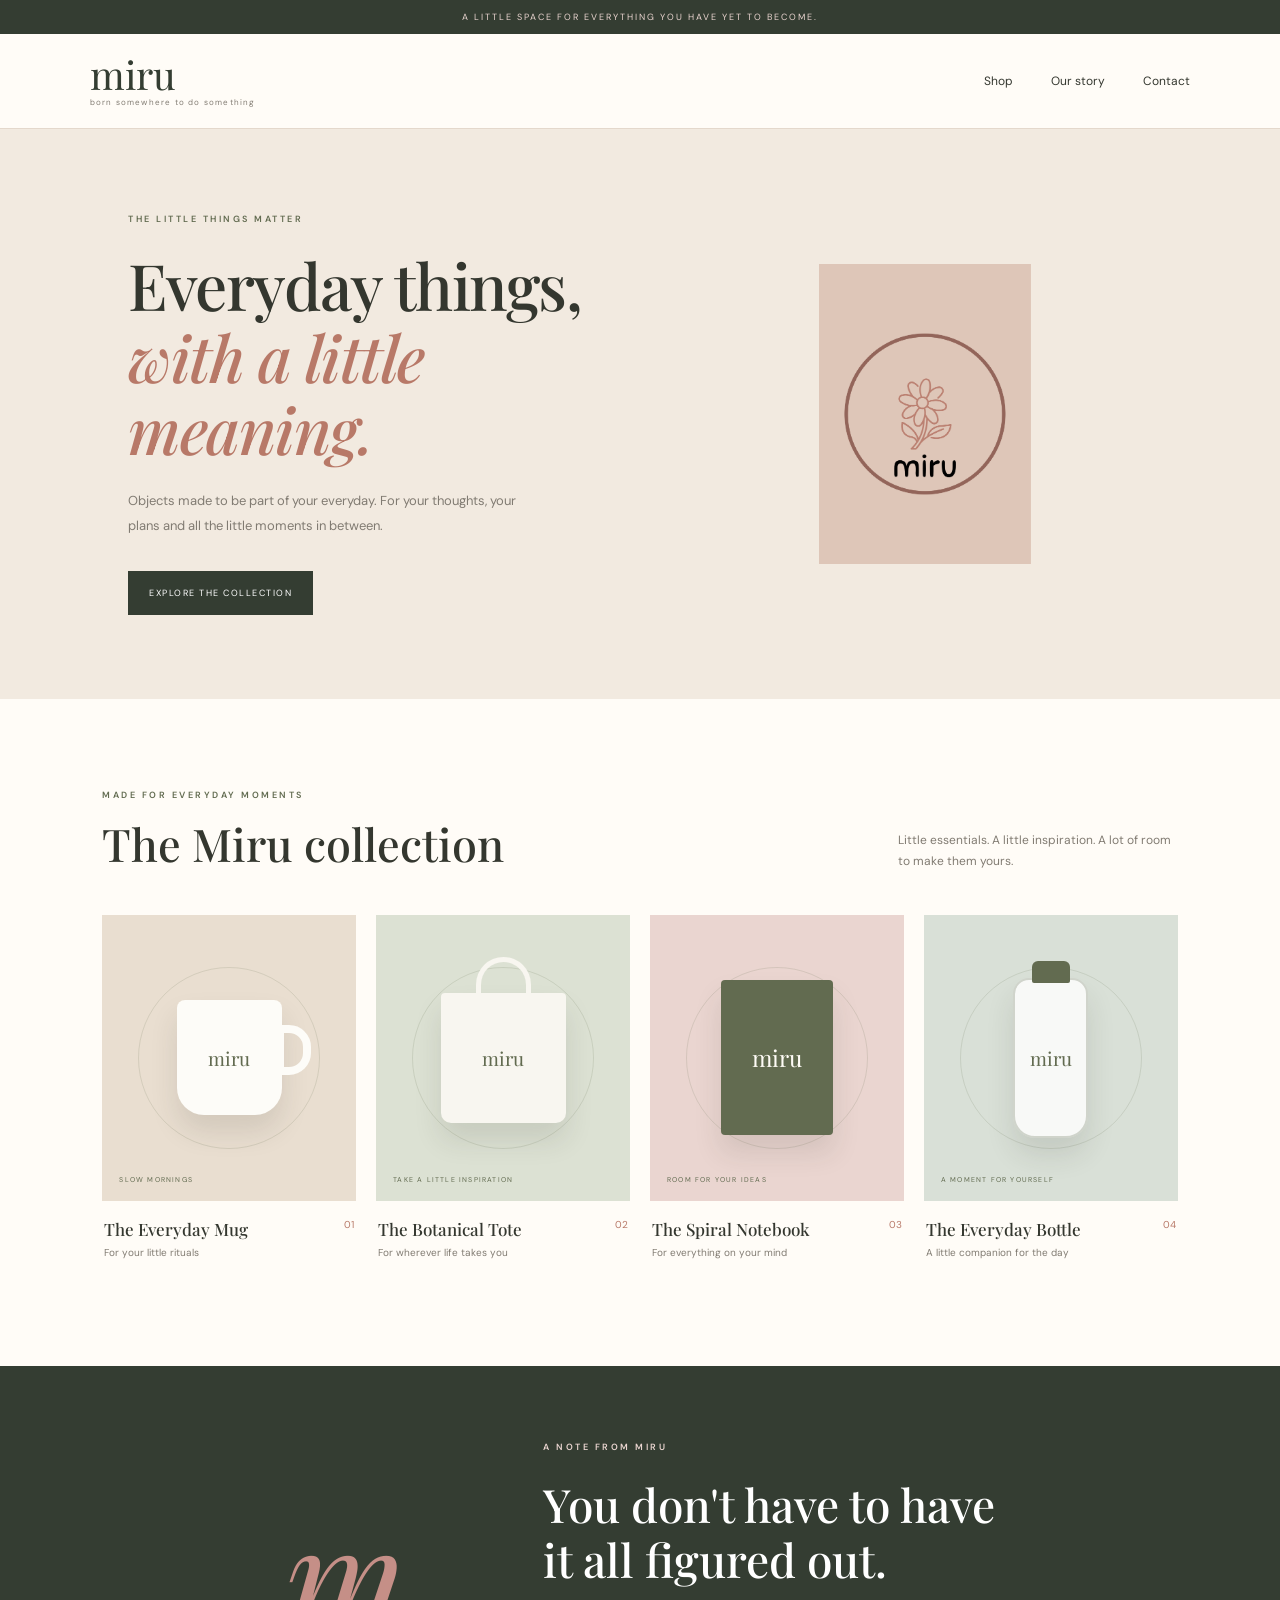
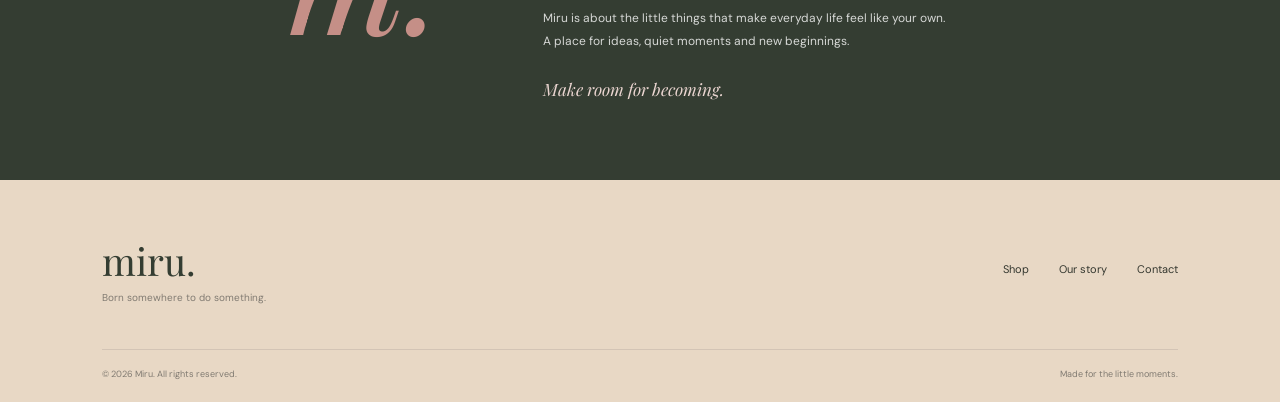
==== index.html @ d5c14b37 "Aggiorna i link della pagina Shop per puntare a shop.html e modifica il commento del foglio di stile" ====
<!DOCTYPE html>
<html lang="en">
<head>
    <meta charset="UTF-8">
    <meta name="viewport" content="width=device-width, initial-scale=1.0">

    <title>Miru — Born Somewhere to Do Something</title>
    <meta name="description" content="Discover Miru: thoughtful everyday objects, inspired by little moments and big ideas.">

    <link rel="preconnect" href="https://fonts.googleapis.com">
    <link rel="preconnect" href="https://fonts.gstatic.com" crossorigin>
    <link href="https://fonts.googleapis.com/css2?family=DM+Sans:wght@400;500;600;700&family=Playfair+Display:ital,wght@0,500;0,600;1,500&display=swap" rel="stylesheet">

    <link rel="stylesheet" href="style.css">
    <script src="script.js" defer></script>
</head>

<body>

    <div class="announcement">
        A LITTLE SPACE FOR EVERYTHING YOU HAVE YET TO BECOME.
    </div>

    <header class="site-header">
        <a href="#" class="brand">
            <span class="brand-name">miru</span>
            <span class="brand-tagline">born somewhere to do something</span>
        </a>

        <button class="menu-toggle" id="menu-toggle"
                aria-label="Open menu"
                aria-expanded="false"
                aria-controls="main-nav">
            <span></span>
            <span></span>
        </button>

        <nav class="main-nav" id="main-nav">
            <a href="shop.html">Shop</a>
            <a href="#about">Our story</a>
            <a href="#contact">Contact</a>
        </nav>
    </header>

    <main>

        <!-- HERO SECTION -->

        <section class="hero">
            <div class="hero-content">
                <p class="eyebrow">THE LITTLE THINGS MATTER</p>

                <h1>
                    Everyday things,<br>
                    <em>with a little meaning.</em>
                </h1>

                <p class="hero-description">
                    Objects made to be part of your everyday.
                    For your thoughts, your plans and all the little
                    moments in between.
                </p>

                <a href="shop.html" class="button button-dark">
                    EXPLORE THE COLLECTION
                </a>
            </div>
            <div class="hero-image"> 
            <img src="images/page.png" alt="Miru">
            </div>
        </section>
        <!-- COLLECTION -->

        <section class="collection section-padding" id="collection">
            <div class="section-heading">
                <div>
                    <p class="eyebrow">MADE FOR EVERYDAY MOMENTS</p>
                    <h2>The Miru collection</h2>
                </div>

                <p class="section-description">
                    Little essentials. A little inspiration.
                    A lot of room to make them yours.
                </p>
            </div>

            <div class="product-grid">

                <article class="product-card">
                    <div class="product-art art-mug">
                        <span class="product-object mug-object">
                            <span class="mug-handle"></span>
                            <span class="object-logo">miru</span>
                        </span>
                        <span class="art-caption">SLOW MORNINGS</span>
                    </div>

                    <div class="product-info">
                        <div>
                            <h3>The Everyday Mug</h3>
                            <p>For your little rituals</p>
                        </div>
                        <span class="product-number">01</span>
                    </div>
                </article>

                <article class="product-card">
                    <div class="product-art art-tote">
                        <span class="product-object tote-object">
                            <span class="tote-handle"></span>
                            <span class="object-logo">miru</span>
                        </span>
                        <span class="art-caption">TAKE A LITTLE INSPIRATION</span>
                    </div>

                    <div class="product-info">
                        <div>
                            <h3>The Botanical Tote</h3>
                            <p>For wherever life takes you</p>
                        </div>
                        <span class="product-number">02</span>
                    </div>
                </article>

                <article class="product-card">
                    <div class="product-art art-notebook">
                        <span class="product-object notebook-object">
                            <span class="object-logo">miru</span>
                        </span>
                        <span class="art-caption">ROOM FOR YOUR IDEAS</span>
                    </div>

                    <div class="product-info">
                        <div>
                            <h3>The Spiral Notebook</h3>
                            <p>For everything on your mind</p>
                        </div>
                        <span class="product-number">03</span>
                    </div>
                </article>

                <article class="product-card">
                    <div class="product-art art-bottle">
                        <span class="product-object bottle-object">
                            <span class="bottle-cap"></span>
                            <span class="object-logo">miru</span>
                        </span>
                        <span class="art-caption">A MOMENT FOR YOURSELF</span>
                    </div>

                    <div class="product-info">
                        <div>
                            <h3>The Everyday Bottle</h3>
                            <p>A little companion for the day</p>
                        </div>
                        <span class="product-number">04</span>
                    </div>
                </article>

            </div>
        </section>

        <!-- BRAND STORY -->

        <section class="about-section" id="about">
            <div class="about-mark">m.</div>

            <div class="about-content">
                <p class="eyebrow">A NOTE FROM MIRU</p>

                <h2>
                    You don't have to have<br>
                    it all figured out.
                </h2>

                <p>
                    Miru is about the little things that make
                    everyday life feel like your own.
                    A place for ideas, quiet moments and new beginnings.
                </p>

                <p class="about-signature">Make room for becoming.</p>
            </div>
        </section>

        <!-- FOOTER -->

        <footer class="site-footer" id="contact">
            <div class="footer-top">
                <div>
                    <a href="#" class="footer-logo">miru.</a>
                    <p>Born somewhere to do something.</p>
                </div>

                <div class="footer-links">
                    <a href="shop.html">Shop</a>
                    <a href="#about">Our story</a>
                    <a href="mailto:hello@miru.com">Contact</a>
                </div>
            </div>

            <div class="footer-bottom">
                <span>© 2026 Miru. All rights reserved.</span>
                <span>Made for the little moments.</span>
            </div>
        </footer>

    </main>

</body>
</html>
---- style.css ----
/* =========================================
   MIRU — MAIN STYLESHEET
   Editorial / Botanical / Minimal
========================================= */

/* COLORS */

:root {
    --cream: #F2EAE0;
    --white: #FFFCF7;
    --olive: #626B50;
    --dark-olive: #343D32;
    --pink: #C58F87;
    --dusty-pink: #EAD5D0;
    --text: #34372F;
    --muted: #817B72;
    --line: #E4D8CC;

    --sage: #DCE1D3;
    --sand: #E8D8C5;
    --terracotta: #B87968;
    --pale-yellow: #EEE6CC;
}

/* RESET */

* {
    margin: 0;
    padding: 0;
    box-sizing: border-box;
}

html {
    scroll-behavior: smooth;
}

body {
    background: var(--cream);
    color: var(--text);
    font-family: "DM Sans", sans-serif;
}

a {
    color: inherit;
    text-decoration: none;
}

button {
    font: inherit;
}

/* ANNOUNCEMENT */

.announcement {
    background: var(--dark-olive);
    color: var(--dusty-pink);
    text-align: center;
    padding: 11px 15px;
    font-size: 9px;
    letter-spacing: 2px;
}

/* HEADER */

.site-header {
    min-height: 95px;
    padding: 20px 7%;
    display: flex;
    align-items: center;
    justify-content: space-between;
    background: var(--white);
    border-bottom: 1px solid var(--line);
    position: relative;
    z-index: 10;
}

.brand {
    display: flex;
    flex-direction: column;
    gap: 3px;
}

.brand-name {
    font-family: "Playfair Display", serif;
    font-size: 39px;
    line-height: 1;
    color: var(--dark-olive);
}

.brand-tagline {
    font-size: 8px;
    letter-spacing: 1.2px;
    color: var(--muted);
}

.main-nav {
    display: flex;
    align-items: center;
    gap: 38px;
}

.main-nav a {
    font-size: 12px;
    color: var(--text);
    transition: color 0.2s;
}

.main-nav a:hover {
    color: var(--terracotta);
}

.menu-toggle {
    display: none;
    background: none;
    border: 0;
    cursor: pointer;
}

/* HERO */

.hero {
    min-height: 570px;
    padding: 75px 10%;
    display: grid;
    grid-template-columns: 1fr 0.9fr;
    align-items: center;
    gap: 65px;
    background: var(--cream);
}

.hero-content {
    max-width: 520px;
}

.eyebrow {
    color: var(--olive);
    font-size: 9px;
    font-weight: 600;
    letter-spacing: 2.5px;
    margin-bottom: 24px;
}

.hero h1 {
    font-family: "Playfair Display", serif;
    font-size: clamp(42px, 5vw, 67px);
    line-height: 1.12;
    font-weight: 500;
    letter-spacing: -1.5px;
}

.hero h1 em {
    color: var(--terracotta);
    font-weight: 500;
}

.hero-description {
    max-width: 390px;
    margin-top: 25px;
    color: var(--muted);
    font-size: 13px;
    line-height: 1.9;
}

.button {
    display: inline-flex;
    align-items: center;
    gap: 25px;
    margin-top: 32px;
    padding: 16px 21px;
    font-size: 9px;
    letter-spacing: 1.5px;
    transition: 0.25s;
}

.button-dark {
    background: var(--dark-olive);
    color: white;
}

.button-dark:hover {
    background: var(--terracotta);
    transform: translateY(-2px);
}

.button span {
    font-size: 15px;
}

/* HERO IMAGE */

.hero-image {
    width: 100%;
    max-width: 400px;
    margin: 0 auto;
    overflow: hidden;
}

.hero-image img {
    display: block;
    width: 100%;
    height: 300px;
    object-fit: contain;
}

/* HERO ART */

.art-label,
.art-bottom {
    position: absolute;
    font-size: 8px;
    letter-spacing: 2px;
    color: var(--olive);
    z-index: 2;
}

.art-label {
    top: 24px;
    left: 25px;
}

.art-bottom {
    bottom: 23px;
    right: 22px;
}

.hero-plaque {
    position: absolute;
    bottom: 76px;
    left: 50%;
    transform: translateX(-50%);
    background: var(--pale-yellow);
    padding: 10px 24px;
    text-align: center;
    z-index: 3;
    min-width: 160px;
}

.hero-plaque span {
    display: block;
    color: var(--dark-olive);
    font-family: "Playfair Display", serif;
    font-size: 25px;
}

.hero-plaque small {
    display: block;
    margin-top: 2px;
    font-size: 6px;
    letter-spacing: 0.7px;
    color: var(--muted);
}

/* COLLECTION */

.section-padding {
    padding: 90px 8%;
}

.collection {
    background: var(--white);
}

.section-heading {
    display: flex;
    justify-content: space-between;
    align-items: end;
    gap: 30px;
    margin-bottom: 42px;
}

.section-heading .eyebrow {
    margin-bottom: 12px;
}

.section-heading h2,
.about-content h2 {
    font-family: "Playfair Display", serif;
    font-size: clamp(32px, 4vw, 45px);
    font-weight: 500;
}

.section-description {
    max-width: 280px;
    color: var(--muted);
    font-size: 12px;
    line-height: 1.8;
}

/* PRODUCT GRID */

.product-grid {
    display: grid;
    grid-template-columns: repeat(4, 1fr);
    gap: 20px;
}

.product-card {
    min-width: 0;
}

.product-art {
    min-height: 270px;
    aspect-ratio: 4 / 4.5;
    position: relative;
    display: flex;
    align-items: center;
    justify-content: center;
    overflow: hidden;
}

.product-art::before {
    content: "";
    width: 180px;
    height: 180px;
    position: absolute;
    border: 1px solid rgba(89, 100, 71, 0.15);
    border-radius: 50%;
}

/* DIFFERENT PRODUCT COLORS */

.art-mug {
    background: #E9DED0;
}

.art-tote {
    background: #DCE1D3;
}

.art-notebook {
    background: #EAD5D0;
}

.art-bottle {
    background: #D9E0D7;
}

.product-object {
    position: relative;
    display: block;
    z-index: 1;
    box-shadow: 0 17px 28px rgba(50, 50, 40, 0.12);
}

.object-logo {
    font-family: "Playfair Display", serif;
    color: var(--olive);
    font-size: 19px;
}

/* MUG */

.mug-object {
    width: 105px;
    height: 115px;
    background: #FDFCF8;
    border-radius: 8px 8px 27px 27px;
    display: flex;
    align-items: center;
    justify-content: center;
}

.mug-handle {
    position: absolute;
    width: 35px;
    height: 50px;
    border: 8px solid #FDFCF8;
    border-radius: 0 22px 22px 0;
    right: -29px;
    top: 25px;
    z-index: -1;
}

/* TOTE */

.tote-object {
    width: 125px;
    height: 130px;
    background: #F8F6F0;
    border-radius: 4px 4px 10px 10px;
    display: flex;
    align-items: center;
    justify-content: center;
}

.tote-handle {
    position: absolute;
    width: 55px;
    height: 42px;
    border: 5px solid #F8F6F0;
    border-bottom: 0;
    border-radius: 30px 30px 0 0;
    top: -36px;
    left: 35px;
}

/* NOTEBOOK */

.notebook-object {
    width: 112px;
    height: 155px;
    background: var(--olive);
    border-radius: 4px;
    display: flex;
    align-items: center;
    justify-content: center;
}

.notebook-object .object-logo {
    color: var(--white);
    font-size: 23px;
}

/* BOTTLE */

.bottle-object {
    width: 75px;
    height: 160px;
    background: rgba(255, 255, 255, 0.8);
    border: 2px solid rgba(89, 100, 71, 0.25);
    border-radius: 16px 16px 22px 22px;
    display: flex;
    align-items: center;
    justify-content: center;
}

.bottle-cap {
    position: absolute;
    width: 38px;
    height: 22px;
    background: var(--olive);
    border-radius: 6px 6px 2px 2px;
    top: -19px;
    left: 17px;
}

.art-caption {
    position: absolute;
    bottom: 17px;
    left: 17px;
    font-size: 7px;
    letter-spacing: 1.2px;
    color: var(--olive);
}

/* PRODUCT INFO */

.product-info {
    display: flex;
    justify-content: space-between;
    align-items: start;
    padding: 17px 2px;
}

.product-info h3 {
    font-family: "Playfair Display", serif;
    font-size: 17px;
    font-weight: 500;
}

.product-info p {
    color: var(--muted);
    font-size: 10px;
    margin-top: 6px;
}

.product-number {
    color: var(--terracotta);
    font-size: 10px;
}

/* ABOUT */

.about-section {
    background: var(--dark-olive);
    color: white;
    min-height: 390px;
    padding: 75px 12%;
    display: flex;
    align-items: center;
    justify-content: center;
    gap: 100px;
}

.about-mark {
    font-family: "Playfair Display", serif;
    font-size: 150px;
    color: var(--pink);
    font-style: italic;
}

.about-content {
    max-width: 460px;
}

.about-content .eyebrow {
    color: var(--dusty-pink);
}

.about-content h2 {
    font-size: clamp(32px, 4vw, 46px);
    line-height: 1.2;
}

.about-content > p:not(.eyebrow) {
    max-width: 410px;
    margin-top: 20px;
    font-size: 12px;
    line-height: 1.9;
    color: rgba(255, 255, 255, 0.8);
}

.about-content .about-signature {
    color: var(--dusty-pink) !important;
    font-family: "Playfair Display", serif;
    font-size: 17px !important;
    font-style: italic;
}

/* FOOTER */

.site-footer {
    padding: 55px 8% 22px;
    background: var(--sand);
}

.footer-top {
    display: flex;
    justify-content: space-between;
    align-items: center;
    padding-bottom: 45px;
}

.footer-logo {
    font-family: "Playfair Display", serif;
    font-size: 38px;
    color: var(--dark-olive);
}

.footer-top p {
    color: var(--muted);
    font-size: 10px;
    margin-top: 5px;
}

.footer-links {
    display: flex;
    gap: 30px;
}

.footer-links a {
    font-size: 11px;
}

.footer-links a:hover {
    color: var(--terracotta);
}

.footer-bottom {
    border-top: 1px solid #D3C4B5;
    padding-top: 18px;
    display: flex;
    justify-content: space-between;
    gap: 15px;
    color: var(--muted);
    font-size: 9px;
}

/* TABLET */

@media (max-width: 900px) {
    .hero {
        padding: 65px 7%;
        gap: 35px;
    }

    .product-grid {
        grid-template-columns: repeat(2, 1fr);
        gap: 25px 18px;
    }

    .about-section {
        gap: 45px;
    }

    .about-mark {
        font-size: 110px;
    }
}

/* PHONE */

@media (max-width: 600px) {
    .announcement {
        font-size: 7px;
        letter-spacing: 1px;
    }

    .site-header {
        min-height: 78px;
        padding: 15px 6%;
    }

    .brand-name {
        font-size: 34px;
    }

    .menu-toggle {
        display: flex;
        flex-direction: column;
        gap: 6px;
        padding: 10px;
    }

    .menu-toggle span {
        width: 23px;
        height: 1px;
        background: var(--olive);
    }

    .main-nav {
        display: none;
        position: absolute;
        top: 100%;
        left: 0;
        right: 0;
        flex-direction: column;
        align-items: stretch;
        gap: 0;
        padding: 10px 6% 20px;
        background: var(--white);
        border-bottom: 1px solid var(--line);
    }

    .main-nav.is-open {
        display: flex;
    }

    .main-nav a {
        padding: 13px 0;
    }

    .hero {
        grid-template-columns: 1fr;
        padding: 55px 7%;
        gap: 42px;
    }

    .hero h1 {
        font-size: 43px;
    }

    .hero-art {
        min-height: 340px;
    }

    .hero-flower {
        width: 220px;
    }

    .section-padding {
        padding: 65px 6%;
    }

    .section-heading {
        display: block;
        margin-bottom: 30px;
    }

    .section-description {
        margin-top: 14px;
    }

    .product-grid {
        gap: 22px 12px;
    }

    .product-art {
        min-height: 190px;
    }

    .product-info h3 {
        font-size: 14px;
    }

    .product-info p {
        font-size: 9px;
    }

    .about-section {
        padding: 60px 8%;
        flex-direction: column;
        align-items: flex-start;
        gap: 15px;
    }

    .about-mark {
        font-size: 85px;
    }

    .footer-top {
        align-items: flex-start;
        flex-direction: column;
        gap: 25px;
    }

    .footer-links {
        flex-wrap: wrap;
        gap: 20px;
    }

    .footer-bottom {
        flex-direction: column;
    }
}

/* ACCESSIBILITY */

a:focus-visible,
button:focus-visible {
    outline: 2px solid var(--terracotta);
    outline-offset: 4px;
}

@media (prefers-reduced-motion: reduce) {
    html {
        scroll-behavior: auto;
    }

    *,
    *::before,
    *::after {
        transition-duration: 0.01ms !important;
    }
}
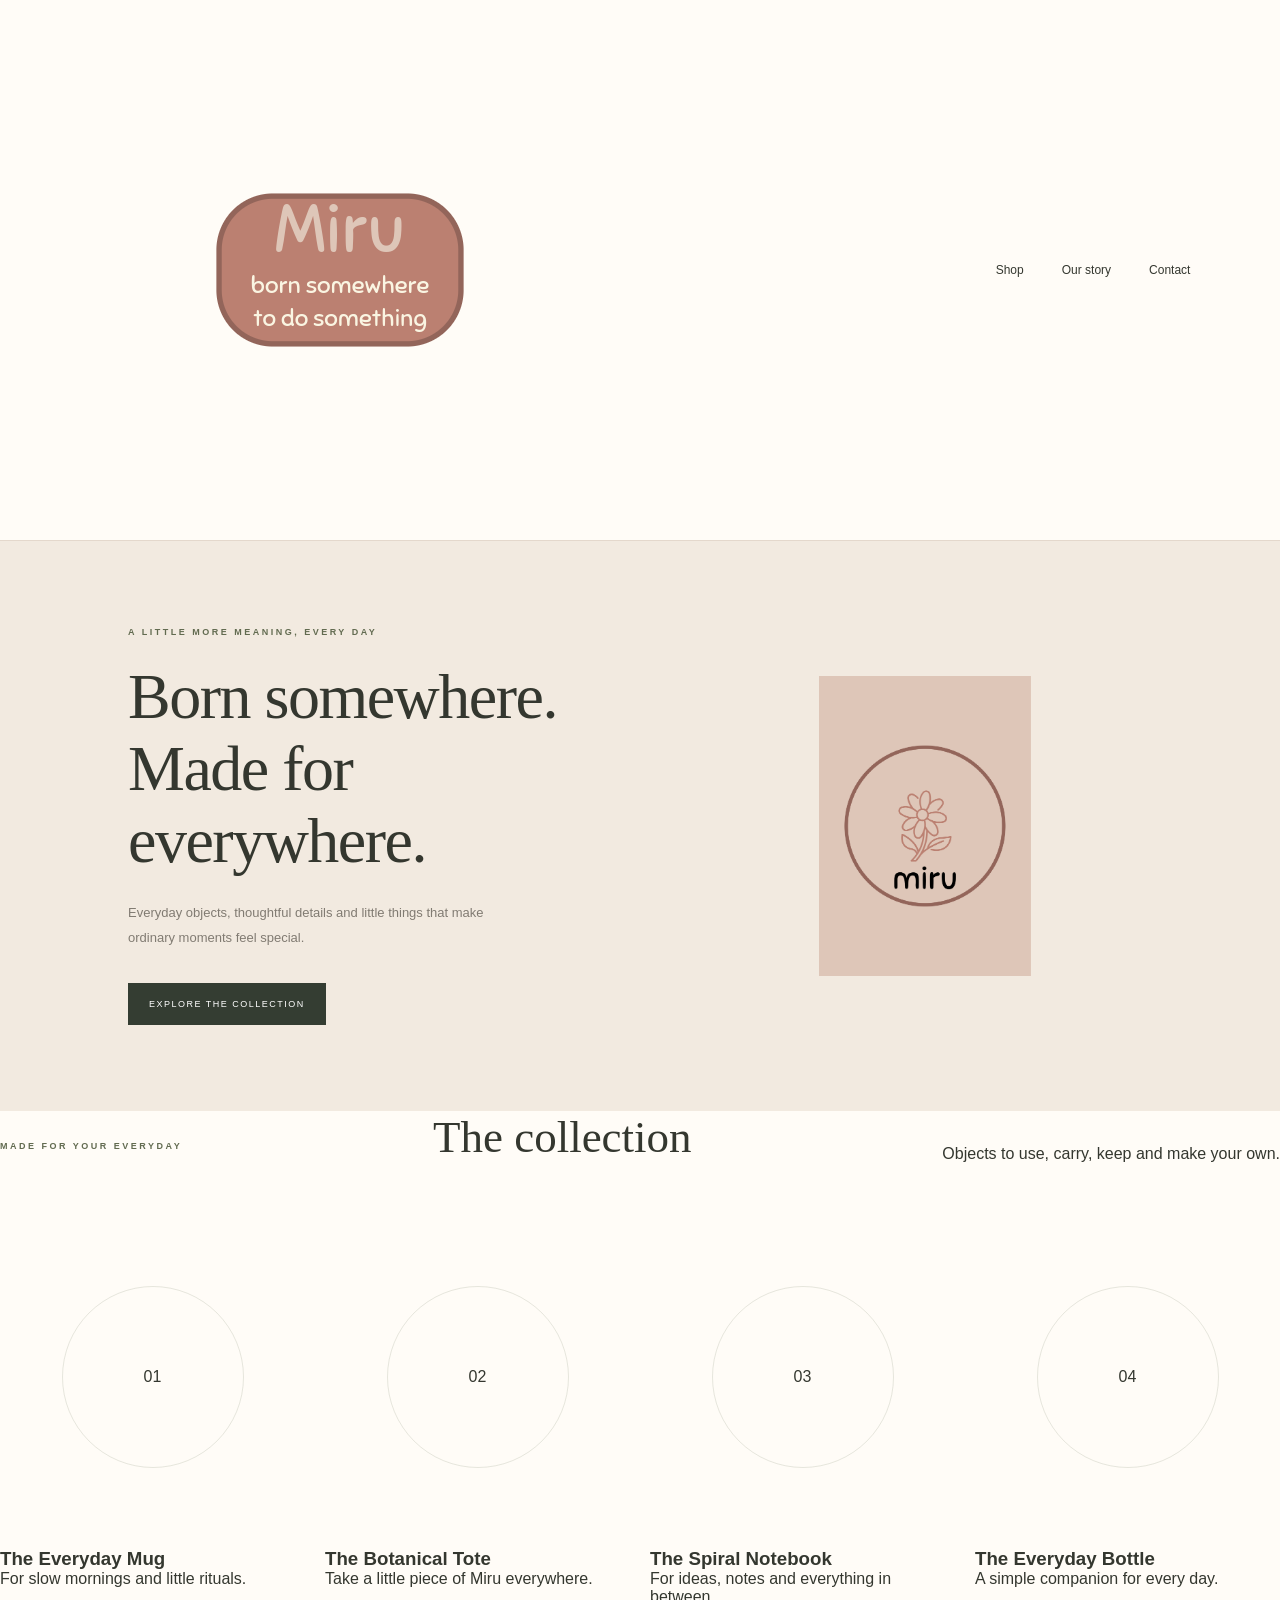
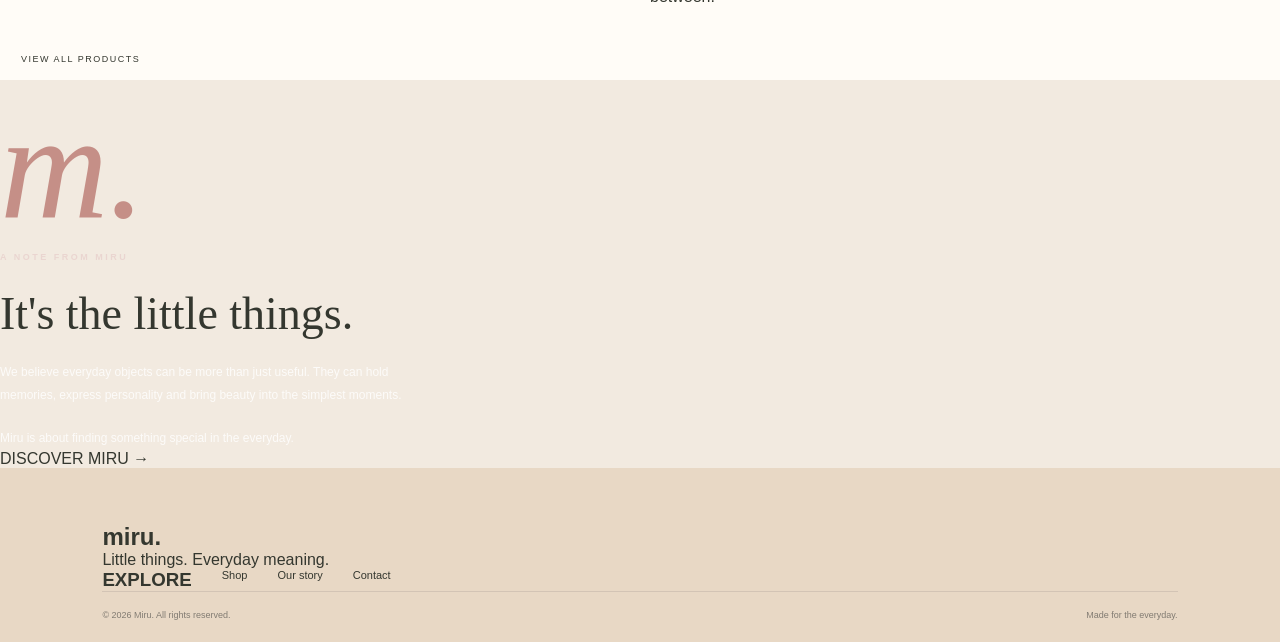
==== commit 6ce5313a: "Aggiorna il titolo e la descrizione della pagina principale, migliora i contenuti della sezione hero" ====
--- a/index.html
+++ b/index.html
@@ -1,211 +1,185 @@
+
 <!DOCTYPE html>
 <html lang="en">
 <head>
     <meta charset="UTF-8">
     <meta name="viewport" content="width=device-width, initial-scale=1.0">
 
-    <title>Miru — Born Somewhere to Do Something</title>
-    <meta name="description" content="Discover Miru: thoughtful everyday objects, inspired by little moments and big ideas.">
-
-    <link rel="preconnect" href="https://fonts.googleapis.com">
-    <link rel="preconnect" href="https://fonts.gstatic.com" crossorigin>
-    <link href="https://fonts.googleapis.com/css2?family=DM+Sans:wght@400;500;600;700&family=Playfair+Display:ital,wght@0,500;0,600;1,500&display=swap" rel="stylesheet">
+    <title>Miru — Objects for Everyday Living</title>
+    <meta name="description" content="Discover Miru: thoughtful everyday objects, designed to bring a little beauty into your routine.">
 
     <link rel="stylesheet" href="style.css">
-    <script src="script.js" defer></script>
 </head>
 
 <body>
 
-    <div class="announcement">
-        A LITTLE SPACE FOR EVERYTHING YOU HAVE YET TO BECOME.
-    </div>
+    <!-- HEADER -->
+    <header class="site-header">
 
-    <header class="site-header">
-        <a href="#" class="brand">
-            <span class="brand-name">miru</span>
-            <span class="brand-tagline">born somewhere to do something</span>
+        <a href="index.html" class="brand">
+            <img src="images/logo.png" alt="Miru">
         </a>
-
-        <button class="menu-toggle" id="menu-toggle"
-                aria-label="Open menu"
-                aria-expanded="false"
-                aria-controls="main-nav">
-            <span></span>
-            <span></span>
-        </button>
 
         <nav class="main-nav" id="main-nav">
             <a href="shop.html">Shop</a>
             <a href="#about">Our story</a>
             <a href="#contact">Contact</a>
         </nav>
+
     </header>
 
+
+    <!-- HERO -->
     <main>
 
-        <!-- HERO SECTION -->
+        <section class="hero">
 
-        <section class="hero">
             <div class="hero-content">
-                <p class="eyebrow">THE LITTLE THINGS MATTER</p>
+
+                <p class="eyebrow">A LITTLE MORE MEANING, EVERY DAY</p>
 
                 <h1>
-                    Everyday things,<br>
-                    <em>with a little meaning.</em>
+                    Born somewhere.<br>
+                    Made for everywhere.
                 </h1>
 
                 <p class="hero-description">
-                    Objects made to be part of your everyday.
-                    For your thoughts, your plans and all the little
-                    moments in between.
+                    Everyday objects, thoughtful details and little things
+                    that make ordinary moments feel special.
                 </p>
 
                 <a href="shop.html" class="button button-dark">
                     EXPLORE THE COLLECTION
                 </a>
+
             </div>
-            <div class="hero-image"> 
-            <img src="images/page.png" alt="Miru">
+
+            <div class="hero-image">
+                <img src="images/page.png" alt="Discover the Miru collection">
             </div>
+
         </section>
-        <!-- COLLECTION -->
 
-        <section class="collection section-padding" id="collection">
+
+        <!-- COLLECTION PREVIEW -->
+        <section class="collection" id="collection">
+
             <div class="section-heading">
-                <div>
-                    <p class="eyebrow">MADE FOR EVERYDAY MOMENTS</p>
-                    <h2>The Miru collection</h2>
-                </div>
 
-                <p class="section-description">
-                    Little essentials. A little inspiration.
-                    A lot of room to make them yours.
+                <p class="eyebrow">MADE FOR YOUR EVERYDAY</p>
+
+                <h2>The collection</h2>
+
+                <p>
+                    Objects to use, carry, keep and make your own.
                 </p>
+
             </div>
 
             <div class="product-grid">
 
                 <article class="product-card">
-                    <div class="product-art art-mug">
-                        <span class="product-object mug-object">
-                            <span class="mug-handle"></span>
-                            <span class="object-logo">miru</span>
-                        </span>
-                        <span class="art-caption">SLOW MORNINGS</span>
+                    <div class="product-art mug-art">
+                        <span>01</span>
                     </div>
-
-                    <div class="product-info">
-                        <div>
-                            <h3>The Everyday Mug</h3>
-                            <p>For your little rituals</p>
-                        </div>
-                        <span class="product-number">01</span>
-                    </div>
+                    <h3>The Everyday Mug</h3>
+                    <p>For slow mornings and little rituals.</p>
                 </article>
 
                 <article class="product-card">
-                    <div class="product-art art-tote">
-                        <span class="product-object tote-object">
-                            <span class="tote-handle"></span>
-                            <span class="object-logo">miru</span>
-                        </span>
-                        <span class="art-caption">TAKE A LITTLE INSPIRATION</span>
+                    <div class="product-art tote-art">
+                        <span>02</span>
                     </div>
-
-                    <div class="product-info">
-                        <div>
-                            <h3>The Botanical Tote</h3>
-                            <p>For wherever life takes you</p>
-                        </div>
-                        <span class="product-number">02</span>
-                    </div>
+                    <h3>The Botanical Tote</h3>
+                    <p>Take a little piece of Miru everywhere.</p>
                 </article>
 
                 <article class="product-card">
-                    <div class="product-art art-notebook">
-                        <span class="product-object notebook-object">
-                            <span class="object-logo">miru</span>
-                        </span>
-                        <span class="art-caption">ROOM FOR YOUR IDEAS</span>
+                    <div class="product-art notebook-art">
+                        <span>03</span>
                     </div>
-
-                    <div class="product-info">
-                        <div>
-                            <h3>The Spiral Notebook</h3>
-                            <p>For everything on your mind</p>
-                        </div>
-                        <span class="product-number">03</span>
-                    </div>
+                    <h3>The Spiral Notebook</h3>
+                    <p>For ideas, notes and everything in between.</p>
                 </article>
 
                 <article class="product-card">
-                    <div class="product-art art-bottle">
-                        <span class="product-object bottle-object">
-                            <span class="bottle-cap"></span>
-                            <span class="object-logo">miru</span>
-                        </span>
-                        <span class="art-caption">A MOMENT FOR YOURSELF</span>
+                    <div class="product-art bottle-art">
+                        <span>04</span>
                     </div>
-
-                    <div class="product-info">
-                        <div>
-                            <h3>The Everyday Bottle</h3>
-                            <p>A little companion for the day</p>
-                        </div>
-                        <span class="product-number">04</span>
-                    </div>
+                    <h3>The Everyday Bottle</h3>
+                    <p>A simple companion for every day.</p>
                 </article>
 
             </div>
+
+            <div class="collection-action">
+                <a href="shop.html" class="button button-outline">
+                    VIEW ALL PRODUCTS
+                </a>
+            </div>
+
         </section>
 
-        <!-- BRAND STORY -->
 
-        <section class="about-section" id="about">
-            <div class="about-mark">m.</div>
+        <!-- ABOUT -->
+        <section class="about" id="about">
+
+            <div class="about-mark">
+                <span>m.</span>
+            </div>
 
             <div class="about-content">
+
                 <p class="eyebrow">A NOTE FROM MIRU</p>
 
-                <h2>
-                    You don't have to have<br>
-                    it all figured out.
-                </h2>
+                <h2>It's the little things.</h2>
 
                 <p>
-                    Miru is about the little things that make
-                    everyday life feel like your own.
-                    A place for ideas, quiet moments and new beginnings.
+                    We believe everyday objects can be more than just useful.
+                    They can hold memories, express personality and bring
+                    beauty into the simplest moments.
                 </p>
 
-                <p class="about-signature">Make room for becoming.</p>
-            </div>
-        </section>
+                <p>
+                    Miru is about finding something special in the everyday.
+                </p>
 
-        <!-- FOOTER -->
+                <a href="shop.html" class="text-link">
+                    DISCOVER MIRU →
+                </a>
 
-        <footer class="site-footer" id="contact">
-            <div class="footer-top">
-                <div>
-                    <a href="#" class="footer-logo">miru.</a>
-                    <p>Born somewhere to do something.</p>
-                </div>
-
-                <div class="footer-links">
-                    <a href="shop.html">Shop</a>
-                    <a href="#about">Our story</a>
-                    <a href="mailto:hello@miru.com">Contact</a>
-                </div>
             </div>
 
-            <div class="footer-bottom">
-                <span>© 2026 Miru. All rights reserved.</span>
-                <span>Made for the little moments.</span>
-            </div>
-        </footer>
+        </section>
 
     </main>
 
+
+    <!-- FOOTER -->
+    <footer class="site-footer" id="contact">
+
+        <div class="footer-main">
+
+            <div class="footer-brand">
+                <h2>miru.</h2>
+                <p>Little things. Everyday meaning.</p>
+            </div>
+
+            <div class="footer-links">
+                <h3>EXPLORE</h3>
+                <a href="shop.html">Shop</a>
+                <a href="#about">Our story</a>
+                <a href="mailto:hello@miru.com">Contact</a>
+            </div>
+
+        </div>
+
+        <div class="footer-bottom">
+            <p>© 2026 Miru. All rights reserved.</p>
+            <p>Made for the everyday.</p>
+        </div>
+
+    </footer>
+
 </body>
-</html>+</html>
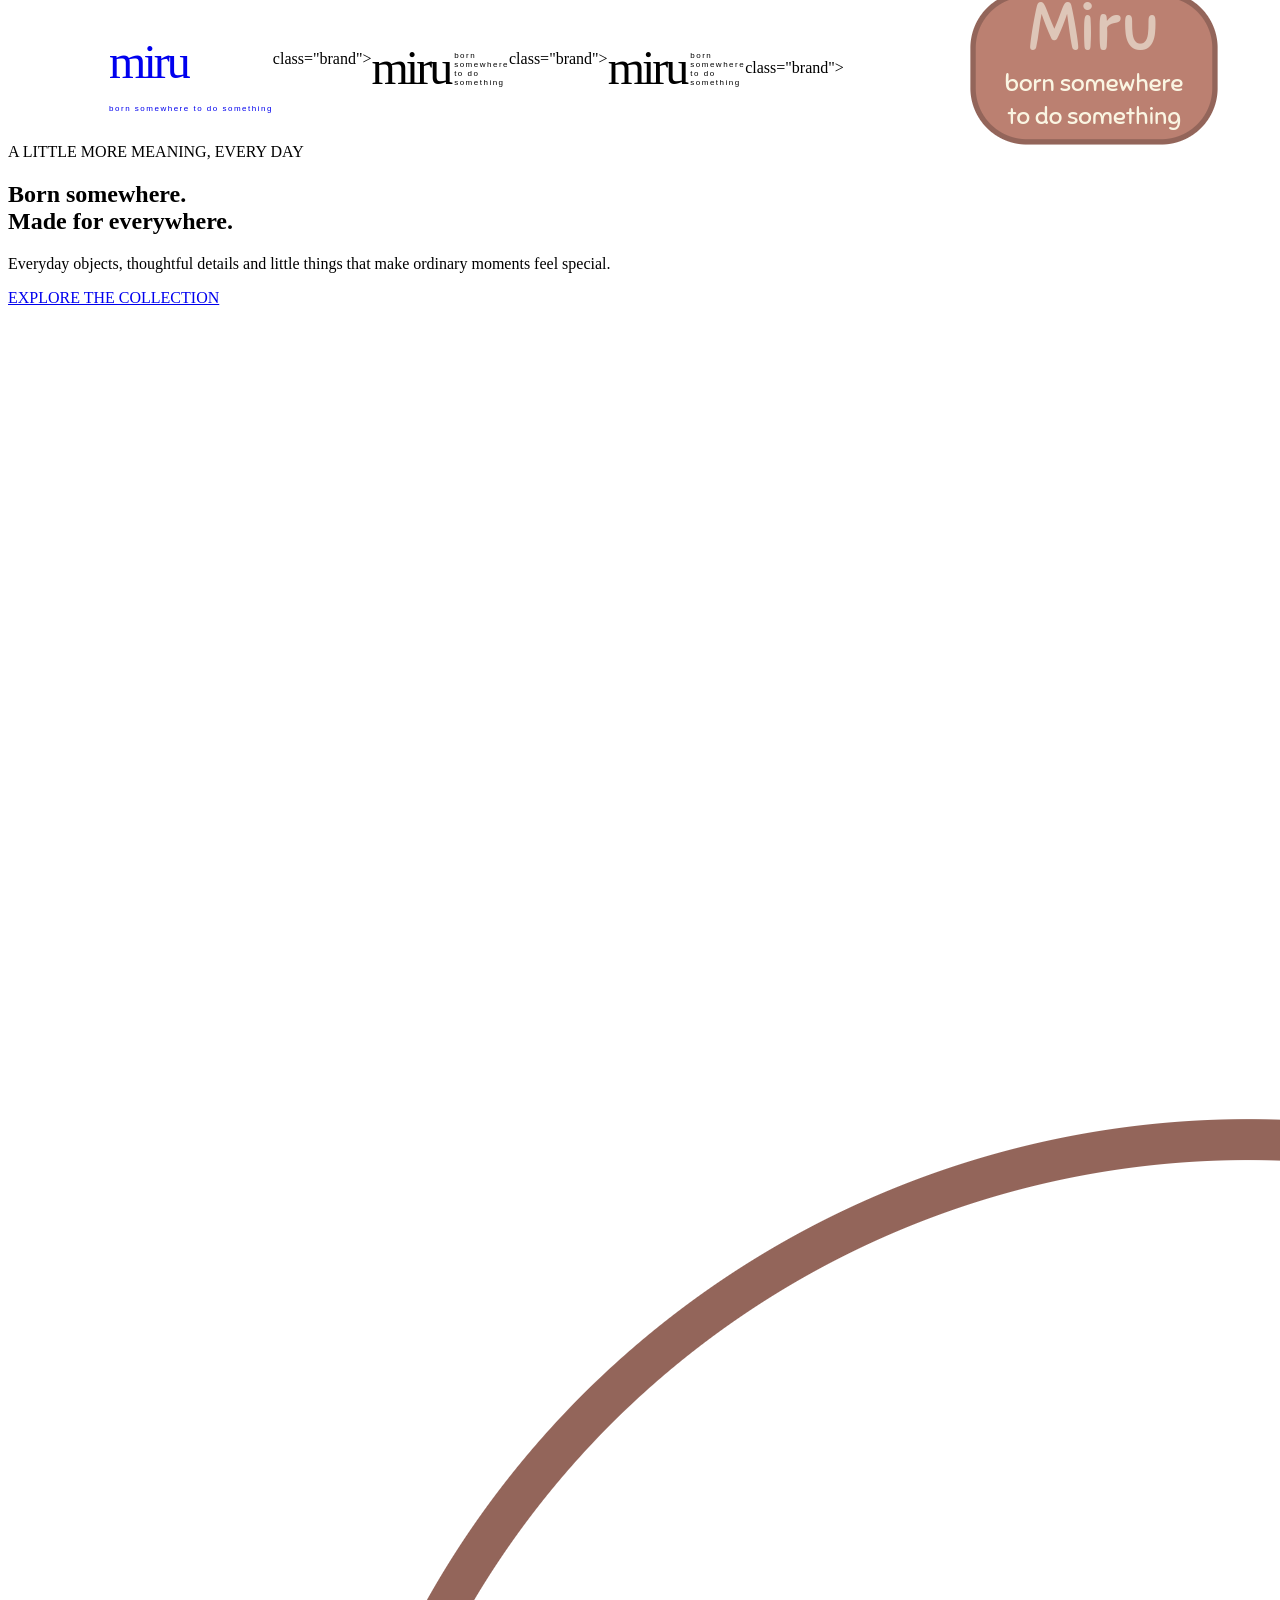
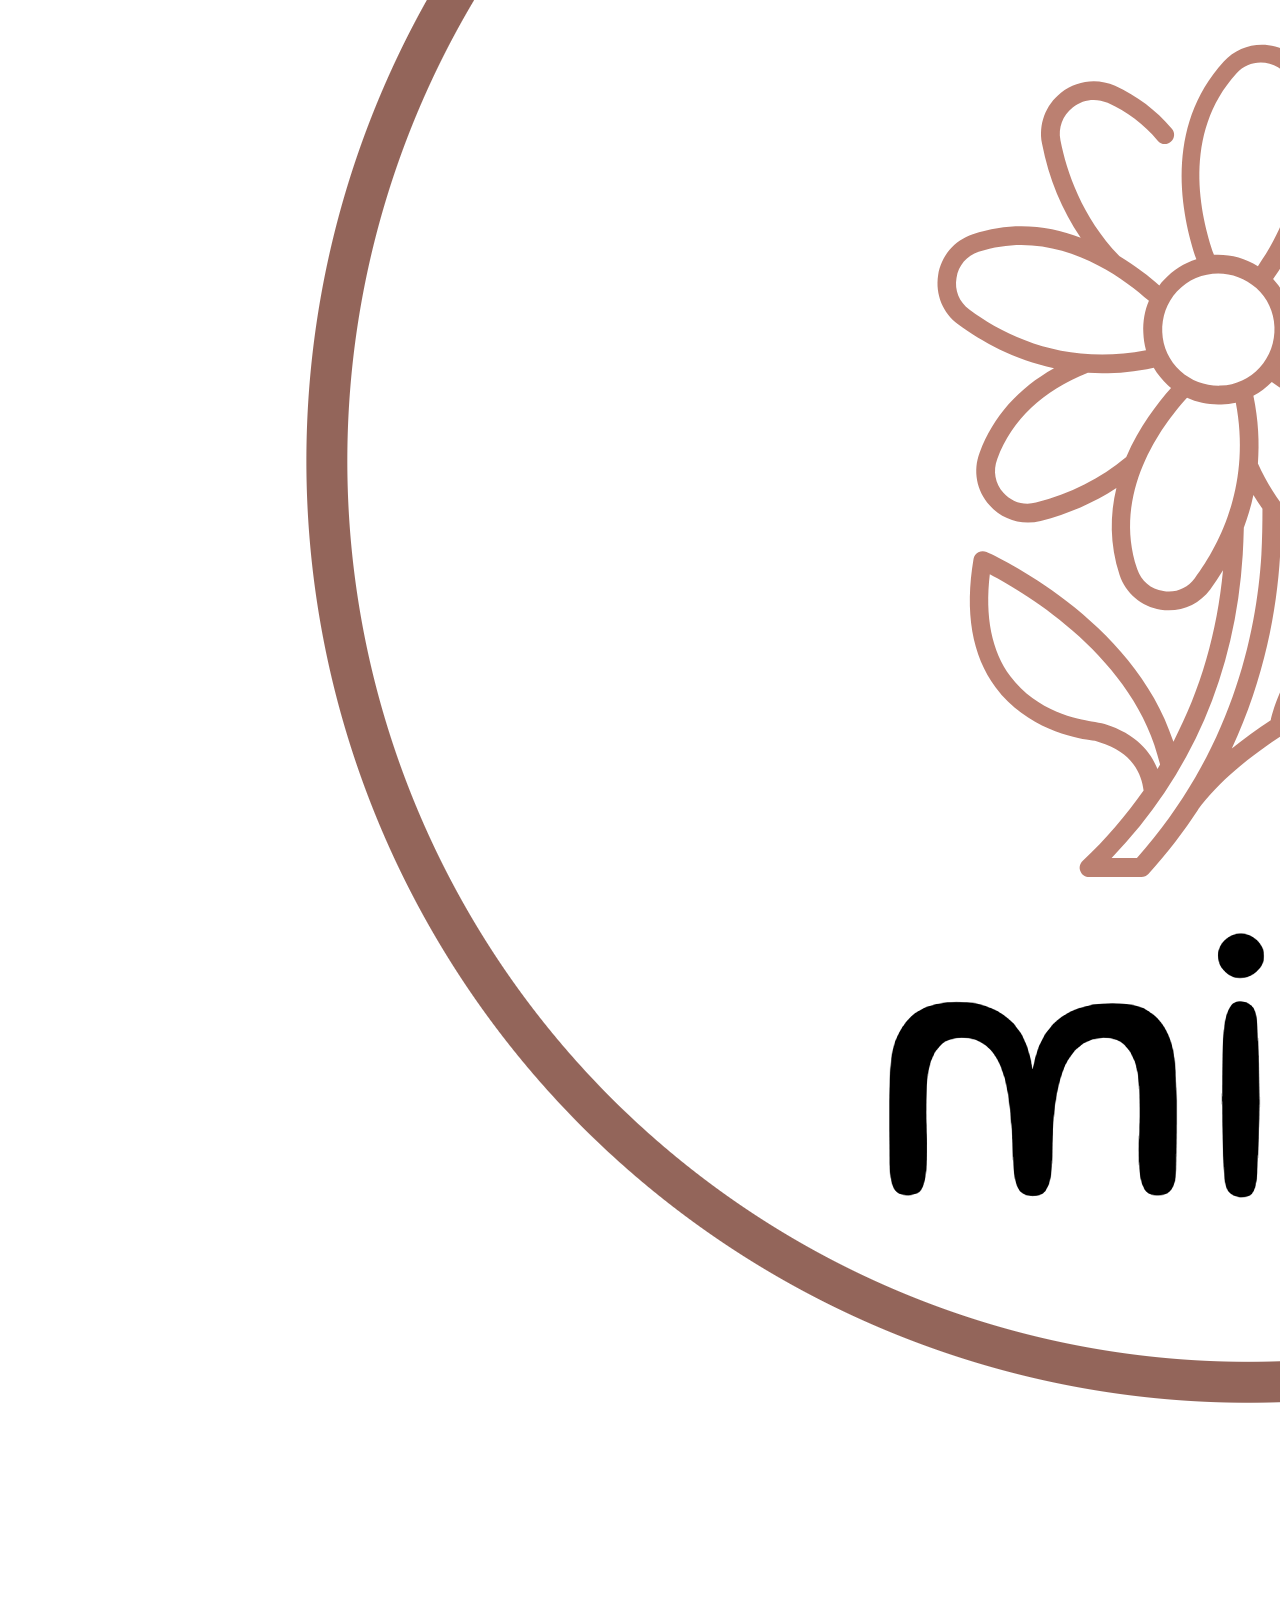
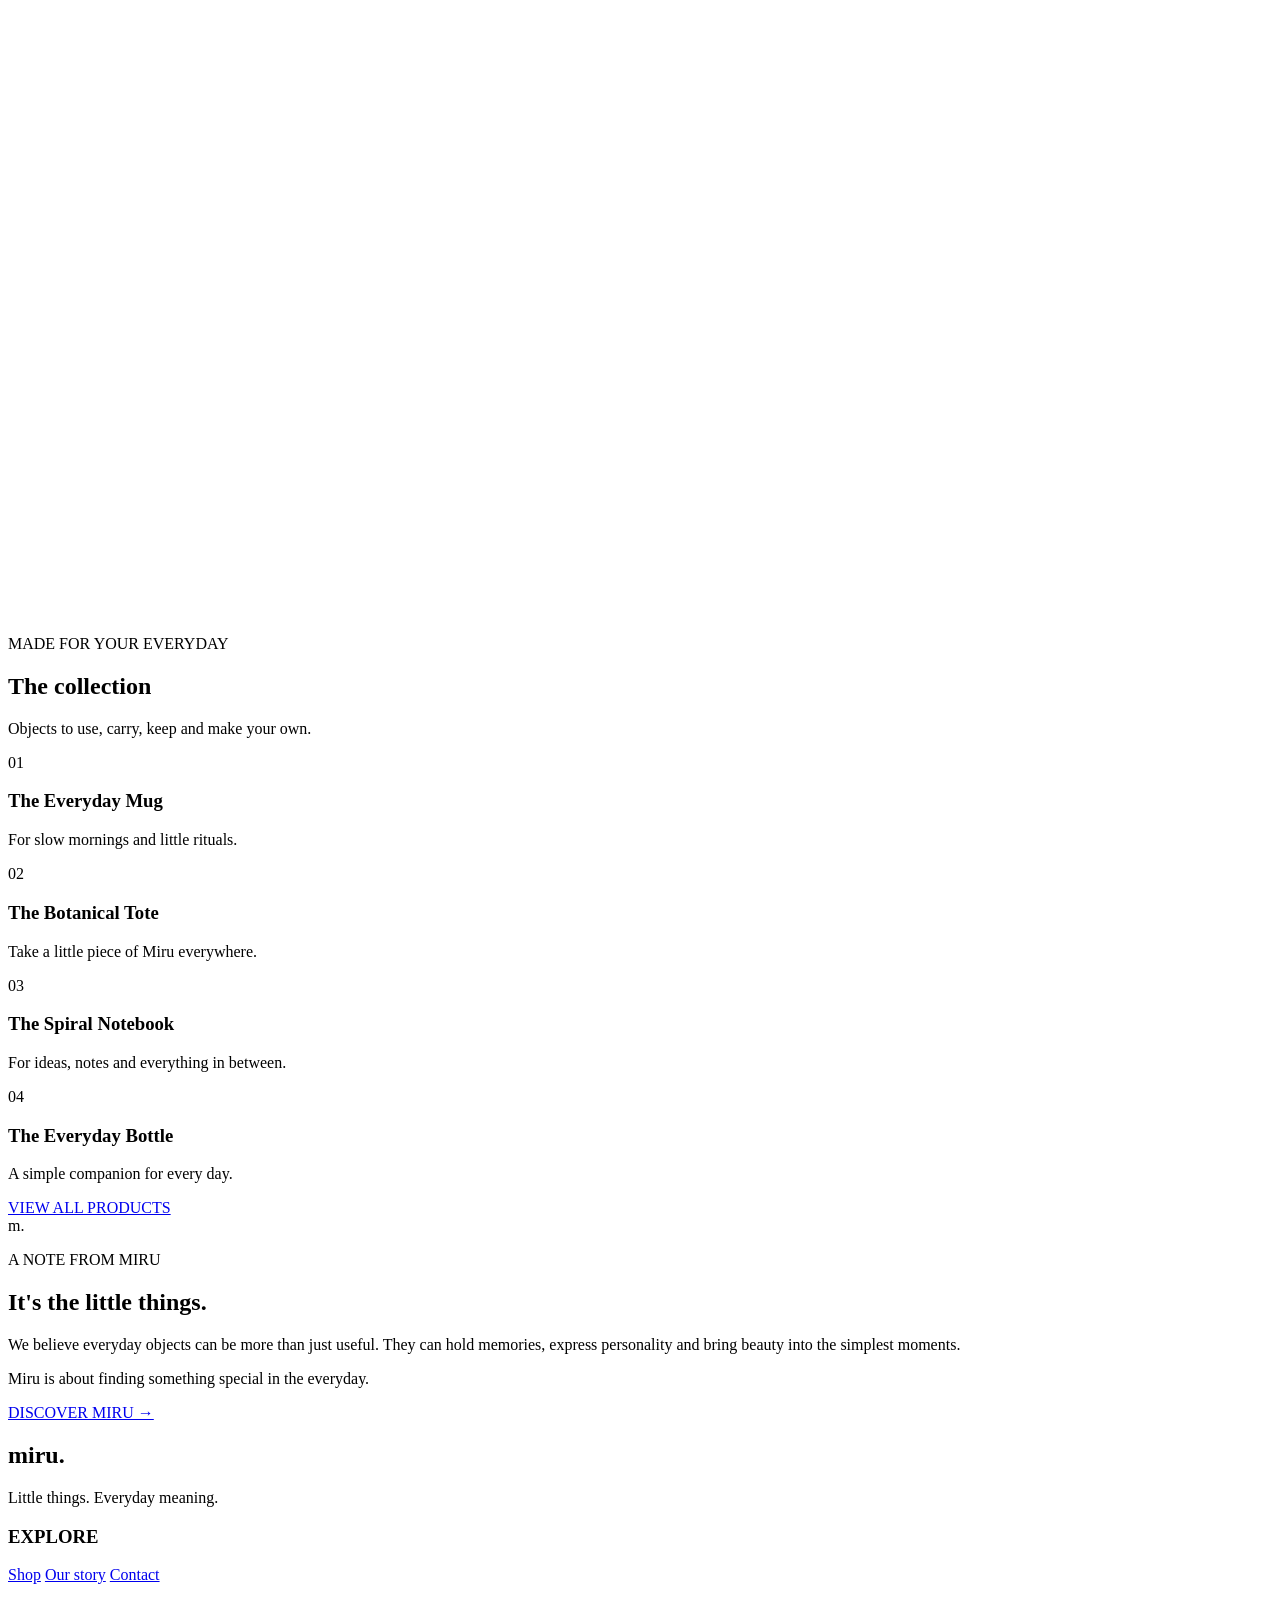
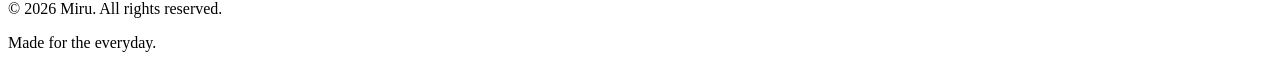
==== commit 48ccb5ba: "Aggiungi il foglio di stile per l'intestazione e il marchio "miru"" ====
--- a/index.html
+++ b/index.html
@@ -17,6 +17,15 @@
     <header class="site-header">
 
         <a href="index.html" class="brand">
+    <span class="brand-name">miru</span>
+    <span class="brand-tagline">born somewhere to do something</span>
+</a>class="brand">
+    <span class="brand-name">miru</span>
+    <span class="brand-tagline">born somewhere to do something</span>
+</a>class="brand">
+    <span class="brand-name">miru</span>
+    <span class="brand-tagline">born somewhere to do something</span>
+</a>class="brand">
             <img src="images/logo.png" alt="Miru">
         </a>
 
--- a/style.css
+++ b/style.css
@@ -1,736 +1,56 @@
-
-/* =========================================
-   MIRU — MAIN STYLESHEET
-   Editorial / Botanical / Minimal
-========================================= */
-
-/* COLORS */
-
-:root {
-    --cream: #F2EAE0;
-    --white: #FFFCF7;
-    --olive: #626B50;
-    --dark-olive: #343D32;
-    --pink: #C58F87;
-    --dusty-pink: #EAD5D0;
-    --text: #34372F;
-    --muted: #817B72;
-    --line: #E4D8CC;
-
-    --sage: #DCE1D3;
-    --sand: #E8D8C5;
-    --terracotta: #B87968;
-    --pale-yellow: #EEE6CC;
-}
-
-/* RESET */
-
-* {
-    margin: 0;
-    padding: 0;
-    box-sizing: border-box;
-}
-
-html {
-    scroll-behavior: smooth;
-}
-
-body {
-    background: var(--cream);
-    color: var(--text);
-    font-family: "DM Sans", sans-serif;
-}
-
-a {
-    color: inherit;
-    text-decoration: none;
-}
-
-button {
-    font: inherit;
-}
-
-/* ANNOUNCEMENT */
-
-.announcement {
-    background: var(--dark-olive);
-    color: var(--dusty-pink);
-    text-align: center;
-    padding: 11px 15px;
-    font-size: 9px;
-    letter-spacing: 2px;
-}
 
 /* HEADER */
-
 .site-header {
+    height: 95px;
     min-height: 95px;
-    padding: 20px 7%;
+    padding: 12px 8%;
     display: flex;
     align-items: center;
     justify-content: space-between;
     background: var(--white);
     border-bottom: 1px solid var(--line);
-    position: relative;
-    z-index: 10;
 }
 
+/* MIRU WORDMARK */
 .brand {
     display: flex;
     flex-direction: column;
-    gap: 3px;
+    justify-content: center;
+    align-items: flex-start;
+    flex-shrink: 0;
+    text-decoration: none;
+    line-height: 1;
 }
 
 .brand-name {
-    font-family: "Playfair Display", serif;
-    font-size: 39px;
-    line-height: 1;
+    font-family: 'Playfair Display', Georgia, serif;
+    font-size: 48px;
     color: var(--dark-olive);
+    letter-spacing: -3px;
 }
 
 .brand-tagline {
+    margin-top: 3px;
+    font-family: 'DM Sans', Arial, sans-serif;
     font-size: 8px;
-    letter-spacing: 1.2px;
     color: var(--muted);
+    letter-spacing: 1.5px;
 }
 
-.main-nav {
-    display: flex;
-    align-items: center;
-    gap: 38px;
-}
-
-.main-nav a {
-    font-size: 12px;
-    color: var(--text);
-    transition: color 0.2s;
-}
-
-.main-nav a:hover {
-    color: var(--terracotta);
-}
-
-.menu-toggle {
-    display: none;
-    background: none;
-    border: 0;
-    cursor: pointer;
-}
-
-/* HERO */
-
-.hero {
-    min-height: 570px;
-    padding: 75px 10%;
-    display: grid;
-    grid-template-columns: 1fr 0.9fr;
-    align-items: center;
-    gap: 65px;
-    background: var(--cream);
-}
-
-.hero-content {
-    max-width: 520px;
-}
-
-.eyebrow {
-    color: var(--olive);
-    font-size: 9px;
-    font-weight: 600;
-    letter-spacing: 2.5px;
-    margin-bottom: 24px;
-}
-
-.hero h1 {
-    font-family: "Playfair Display", serif;
-    font-size: clamp(42px, 5vw, 67px);
-    line-height: 1.12;
-    font-weight: 500;
-    letter-spacing: -1.5px;
-}
-
-.hero h1 em {
-    color: var(--terracotta);
-    font-weight: 500;
-}
-
-.hero-description {
-    max-width: 390px;
-    margin-top: 25px;
-    color: var(--muted);
-    font-size: 13px;
-    line-height: 1.9;
-}
-
-.button {
-    display: inline-flex;
-    align-items: center;
-    gap: 25px;
-    margin-top: 32px;
-    padding: 16px 21px;
-    font-size: 9px;
-    letter-spacing: 1.5px;
-    transition: 0.25s;
-}
-
-.button-dark {
-    background: var(--dark-olive);
-    color: white;
-}
-
-.button-dark:hover {
-    background: var(--terracotta);
-    transform: translateY(-2px);
-}
-
-.button span {
-    font-size: 15px;
-}
-
-/* HERO IMAGE */
-
-.hero-image {
-    width: 100%;
-    max-width: 400px;
-    margin: 0 auto;
-    overflow: hidden;
-}
-
-.hero-image img {
-    display: block;
-    width: 100%;
-    height: 300px;
-    object-fit: contain;
-}
-
-/* HERO ART */
-
-.art-label,
-.art-bottom {
-    position: absolute;
-    font-size: 8px;
-    letter-spacing: 2px;
-    color: var(--olive);
-    z-index: 2;
-}
-
-.art-label {
-    top: 24px;
-    left: 25px;
-}
-
-.art-bottom {
-    bottom: 23px;
-    right: 22px;
-}
-
-.hero-plaque {
-    position: absolute;
-    bottom: 76px;
-    left: 50%;
-    transform: translateX(-50%);
-    background: var(--pale-yellow);
-    padding: 10px 24px;
-    text-align: center;
-    z-index: 3;
-    min-width: 160px;
-}
-
-.hero-plaque span {
-    display: block;
-    color: var(--dark-olive);
-    font-family: "Playfair Display", serif;
-    font-size: 25px;
-}
-
-.hero-plaque small {
-    display: block;
-    margin-top: 2px;
-    font-size: 6px;
-    letter-spacing: 0.7px;
-    color: var(--muted);
-}
-
-/* COLLECTION */
-
-.section-padding {
-    padding: 90px 8%;
-}
-
-.collection {
-    background: var(--white);
-}
-
-.section-heading {
-    display: flex;
-    justify-content: space-between;
-    align-items: end;
-    gap: 30px;
-    margin-bottom: 42px;
-}
-
-.section-heading .eyebrow {
-    margin-bottom: 12px;
-}
-
-.section-heading h2,
-.about-content h2 {
-    font-family: "Playfair Display", serif;
-    font-size: clamp(32px, 4vw, 45px);
-    font-weight: 500;
-}
-
-.section-description {
-    max-width: 280px;
-    color: var(--muted);
-    font-size: 12px;
-    line-height: 1.8;
-}
-
-/* PRODUCT GRID */
-
-.product-grid {
-    display: grid;
-    grid-template-columns: repeat(4, 1fr);
-    gap: 20px;
-}
-
-.product-card {
-    min-width: 0;
-}
-
-.product-art {
-    min-height: 270px;
-    aspect-ratio: 4 / 4.5;
-    position: relative;
-    display: flex;
-    align-items: center;
-    justify-content: center;
-    overflow: hidden;
-}
-
-.product-art::before {
-    content: "";
-    width: 180px;
-    height: 180px;
-    position: absolute;
-    border: 1px solid rgba(89, 100, 71, 0.15);
-    border-radius: 50%;
-}
-
-/* DIFFERENT PRODUCT COLORS */
-
-.art-mug {
-    background: #E9DED0;
-}
-
-.art-tote {
-    background: #DCE1D3;
-}
-
-.art-notebook {
-    background: #EAD5D0;
-}
-
-.art-bottle {
-    background: #D9E0D7;
-}
-
-.product-object {
-    position: relative;
-    display: block;
-    z-index: 1;
-    box-shadow: 0 17px 28px rgba(50, 50, 40, 0.12);
-}
-
-.object-logo {
-    font-family: "Playfair Display", serif;
-    color: var(--olive);
-    font-size: 19px;
-}
-
-/* MUG */
-
-.mug-object {
-    width: 105px;
-    height: 115px;
-    background: #FDFCF8;
-    border-radius: 8px 8px 27px 27px;
-    display: flex;
-    align-items: center;
-    justify-content: center;
-}
-
-.mug-handle {
-    position: absolute;
-    width: 35px;
-    height: 50px;
-    border: 8px solid #FDFCF8;
-    border-radius: 0 22px 22px 0;
-    right: -29px;
-    top: 25px;
-    z-index: -1;
-}
-
-/* TOTE */
-
-.tote-object {
-    width: 125px;
-    height: 130px;
-    background: #F8F6F0;
-    border-radius: 4px 4px 10px 10px;
-    display: flex;
-    align-items: center;
-    justify-content: center;
-}
-
-.tote-handle {
-    position: absolute;
-    width: 55px;
-    height: 42px;
-    border: 5px solid #F8F6F0;
-    border-bottom: 0;
-    border-radius: 30px 30px 0 0;
-    top: -36px;
-    left: 35px;
-}
-
-/* NOTEBOOK */
-
-.notebook-object {
-    width: 112px;
-    height: 155px;
-    background: var(--olive);
-    border-radius: 4px;
-    display: flex;
-    align-items: center;
-    justify-content: center;
-}
-
-.notebook-object .object-logo {
-    color: var(--white);
-    font-size: 23px;
-}
-
-/* BOTTLE */
-
-.bottle-object {
-    width: 75px;
-    height: 160px;
-    background: rgba(255, 255, 255, 0.8);
-    border: 2px solid rgba(89, 100, 71, 0.25);
-    border-radius: 16px 16px 22px 22px;
-    display: flex;
-    align-items: center;
-    justify-content: center;
-}
-
-.bottle-cap {
-    position: absolute;
-    width: 38px;
-    height: 22px;
-    background: var(--olive);
-    border-radius: 6px 6px 2px 2px;
-    top: -19px;
-    left: 17px;
-}
-
-.art-caption {
-    position: absolute;
-    bottom: 17px;
-    left: 17px;
-    font-size: 7px;
-    letter-spacing: 1.2px;
-    color: var(--olive);
-}
-
-/* PRODUCT INFO */
-
-.product-info {
-    display: flex;
-    justify-content: space-between;
-    align-items: start;
-    padding: 17px 2px;
-}
-
-.product-info h3 {
-    font-family: "Playfair Display", serif;
-    font-size: 17px;
-    font-weight: 500;
-}
-
-.product-info p {
-    color: var(--muted);
-    font-size: 10px;
-    margin-top: 6px;
-}
-
-.product-number {
-    color: var(--terracotta);
-    font-size: 10px;
-}
-
-/* ABOUT */
-
-.about-section {
-    background: var(--dark-olive);
-    color: white;
-    min-height: 390px;
-    padding: 75px 12%;
-    display: flex;
-    align-items: center;
-    justify-content: center;
-    gap: 100px;
-}
-
-.about-mark {
-    font-family: "Playfair Display", serif;
-    font-size: 150px;
-    color: var(--pink);
-    font-style: italic;
-}
-
-.about-content {
-    max-width: 460px;
-}
-
-.about-content .eyebrow {
-    color: var(--dusty-pink);
-}
-
-.about-content h2 {
-    font-size: clamp(32px, 4vw, 46px);
-    line-height: 1.2;
-}
-
-.about-content > p:not(.eyebrow) {
-    max-width: 410px;
-    margin-top: 20px;
-    font-size: 12px;
-    line-height: 1.9;
-    color: rgba(255, 255, 255, 0.8);
-}
-
-.about-content .about-signature {
-    color: var(--dusty-pink) !important;
-    font-family: "Playfair Display", serif;
-    font-size: 17px !important;
-    font-style: italic;
-}
-
-/* FOOTER */
-
-.site-footer {
-    padding: 55px 8% 22px;
-    background: var(--sand);
-}
-
-.footer-top {
-    display: flex;
-    justify-content: space-between;
-    align-items: center;
-    padding-bottom: 45px;
-}
-
-.footer-logo {
-    font-family: "Playfair Display", serif;
-    font-size: 38px;
-    color: var(--dark-olive);
-}
-
-.footer-top p {
-    color: var(--muted);
-    font-size: 10px;
-    margin-top: 5px;
-}
-
-.footer-links {
-    display: flex;
-    gap: 30px;
-}
-
-.footer-links a {
-    font-size: 11px;
-}
-
-.footer-links a:hover {
-    color: var(--terracotta);
-}
-
-.footer-bottom {
-    border-top: 1px solid #D3C4B5;
-    padding-top: 18px;
-    display: flex;
-    justify-content: space-between;
-    gap: 15px;
-    color: var(--muted);
-    font-size: 9px;
-}
-
-/* TABLET */
-
-@media (max-width: 900px) {
-    .hero {
-        padding: 65px 7%;
-        gap: 35px;
-    }
-
-    .product-grid {
-        grid-template-columns: repeat(2, 1fr);
-        gap: 25px 18px;
-    }
-
-    .about-section {
-        gap: 45px;
-    }
-
-    .about-mark {
-        font-size: 110px;
-    }
-}
-
-/* PHONE */
-
+/* MOBILE */
 @media (max-width: 600px) {
-    .announcement {
-        font-size: 7px;
-        letter-spacing: 1px;
-    }
-
     .site-header {
-        min-height: 78px;
-        padding: 15px 6%;
+        height: 75px;
+        min-height: 75px;
+        padding: 10px 6%;
     }
 
     .brand-name {
-        font-size: 34px;
+        font-size: 38px;
     }
 
-    .menu-toggle {
-        display: flex;
-        flex-direction: column;
-        gap: 6px;
-        padding: 10px;
-    }
-
-    .menu-toggle span {
-        width: 23px;
-        height: 1px;
-        background: var(--olive);
-    }
-
-    .main-nav {
-        display: none;
-        position: absolute;
-        top: 100%;
-        left: 0;
-        right: 0;
-        flex-direction: column;
-        align-items: stretch;
-        gap: 0;
-        padding: 10px 6% 20px;
-        background: var(--white);
-        border-bottom: 1px solid var(--line);
-    }
-
-    .main-nav.is-open {
-        display: flex;
-    }
-
-    .main-nav a {
-        padding: 13px 0;
-    }
-
-    .hero {
-        grid-template-columns: 1fr;
-        padding: 55px 7%;
-        gap: 42px;
-    }
-
-    .hero h1 {
-        font-size: 43px;
-    }
-
-    .hero-art {
-        min-height: 340px;
-    }
-
-    .hero-flower {
-        width: 220px;
-    }
-
-    .section-padding {
-        padding: 65px 6%;
-    }
-
-    .section-heading {
-        display: block;
-        margin-bottom: 30px;
-    }
-
-    .section-description {
-        margin-top: 14px;
-    }
-
-    .product-grid {
-        gap: 22px 12px;
-    }
-
-    .product-art {
-        min-height: 190px;
-    }
-
-    .product-info h3 {
-        font-size: 14px;
-    }
-
-    .product-info p {
-        font-size: 9px;
-    }
-
-    .about-section {
-        padding: 60px 8%;
-        flex-direction: column;
-        align-items: flex-start;
-        gap: 15px;
-    }
-
-    .about-mark {
-        font-size: 85px;
-    }
-
-    .footer-top {
-        align-items: flex-start;
-        flex-direction: column;
-        gap: 25px;
-    }
-
-    .footer-links {
-        flex-wrap: wrap;
-        gap: 20px;
-    }
-
-    .footer-bottom {
-        flex-direction: column;
+    .brand-tagline {
+        font-size: 6px;
+        letter-spacing: 1px;
     }
 }
-
-/* ACCESSIBILITY */
-
-a:focus-visible,
-button:focus-visible {
-    outline: 2px solid var(--terracotta);
-    outline-offset: 4px;
-}
-
-@media (prefers-reduced-motion: reduce) {
-    html {
-        scroll-behavior: auto;
-    }
-
-    *,
-    *::before,
-    *::after {
-        transition-duration: 0.01ms !important;
-    }
-}
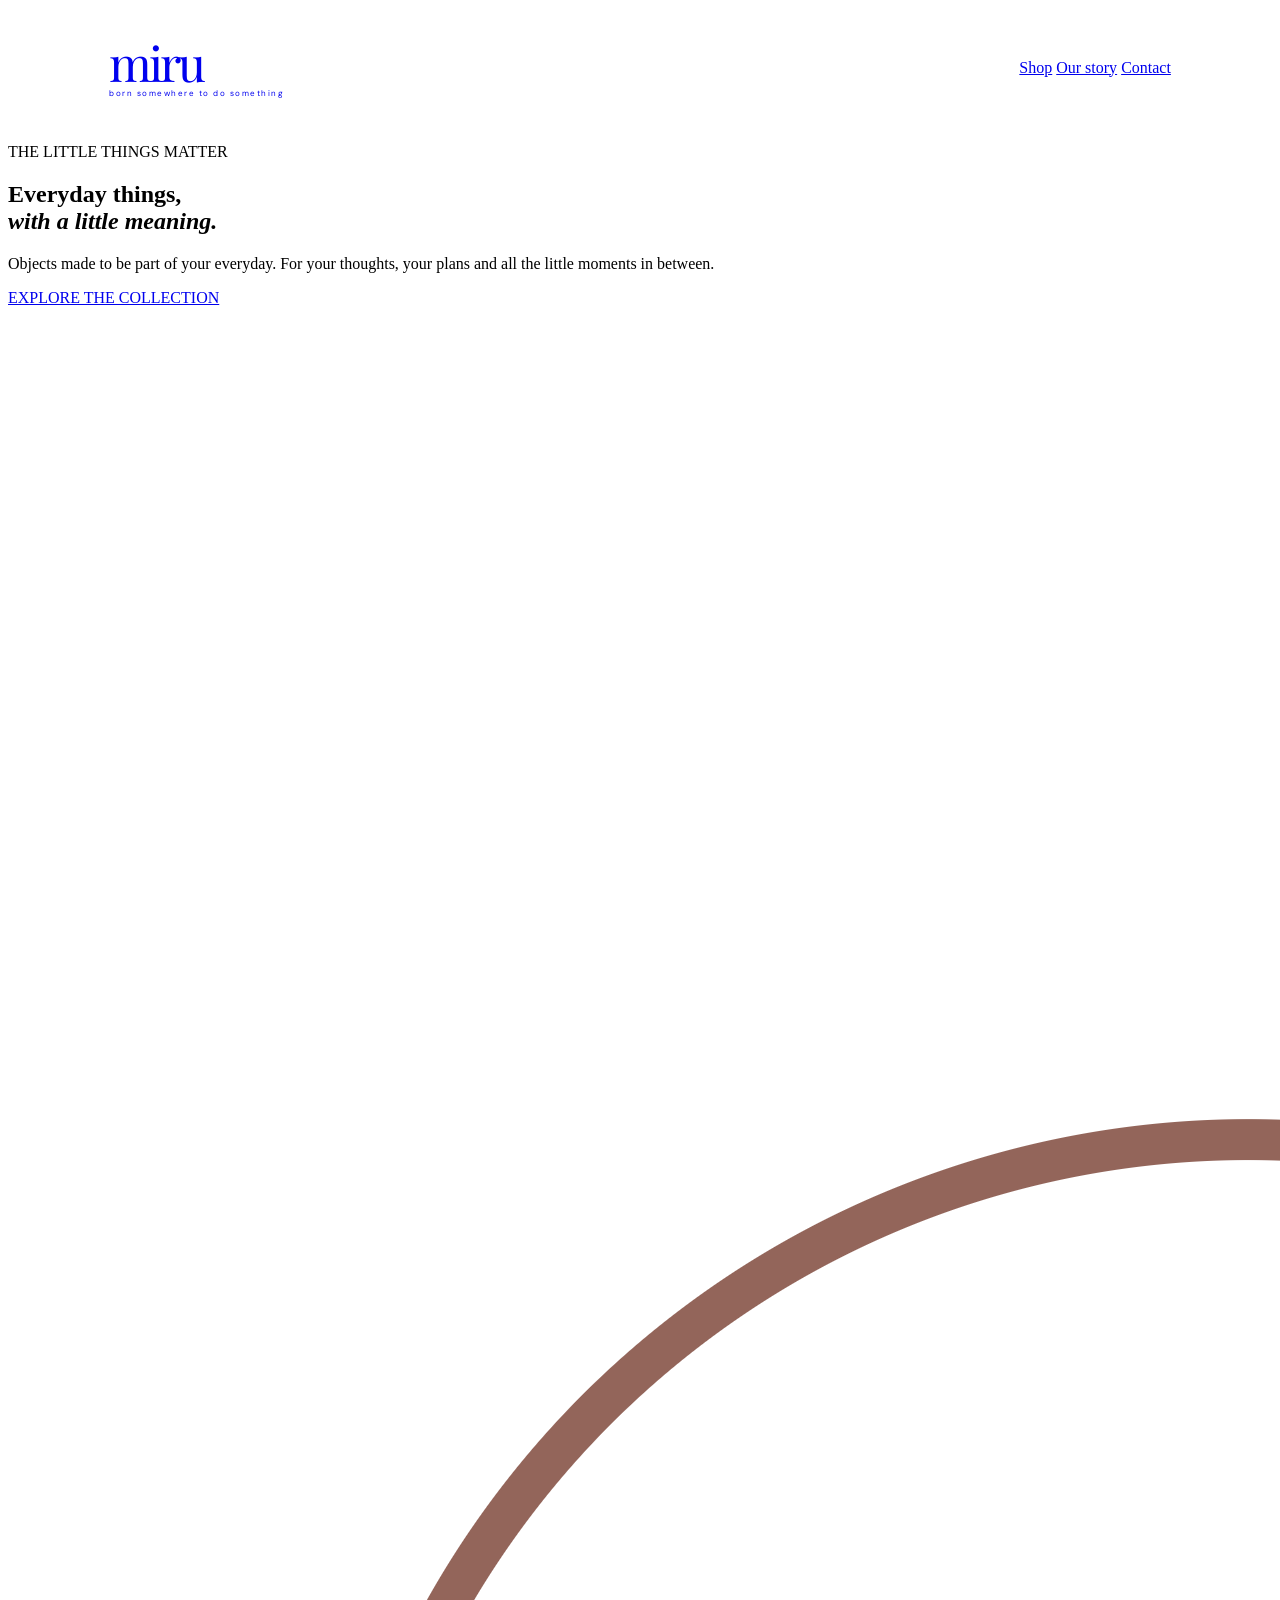
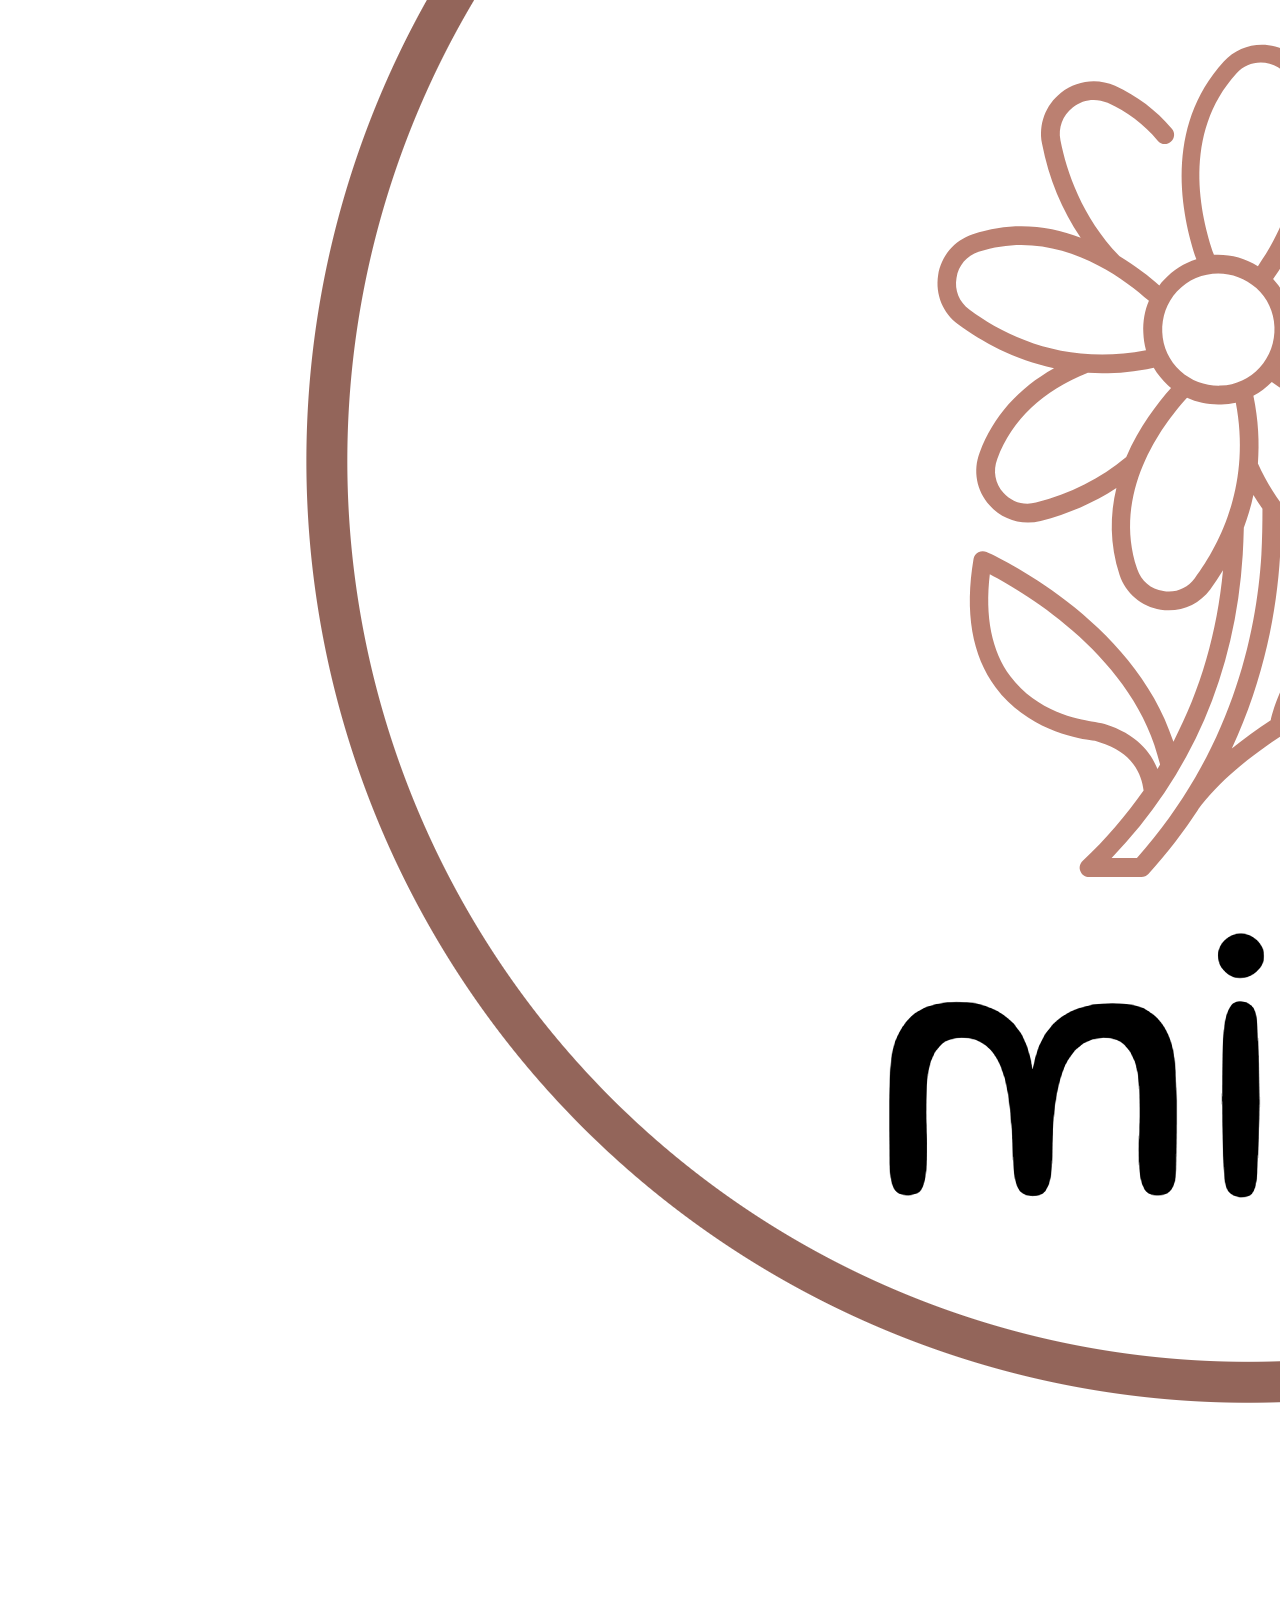
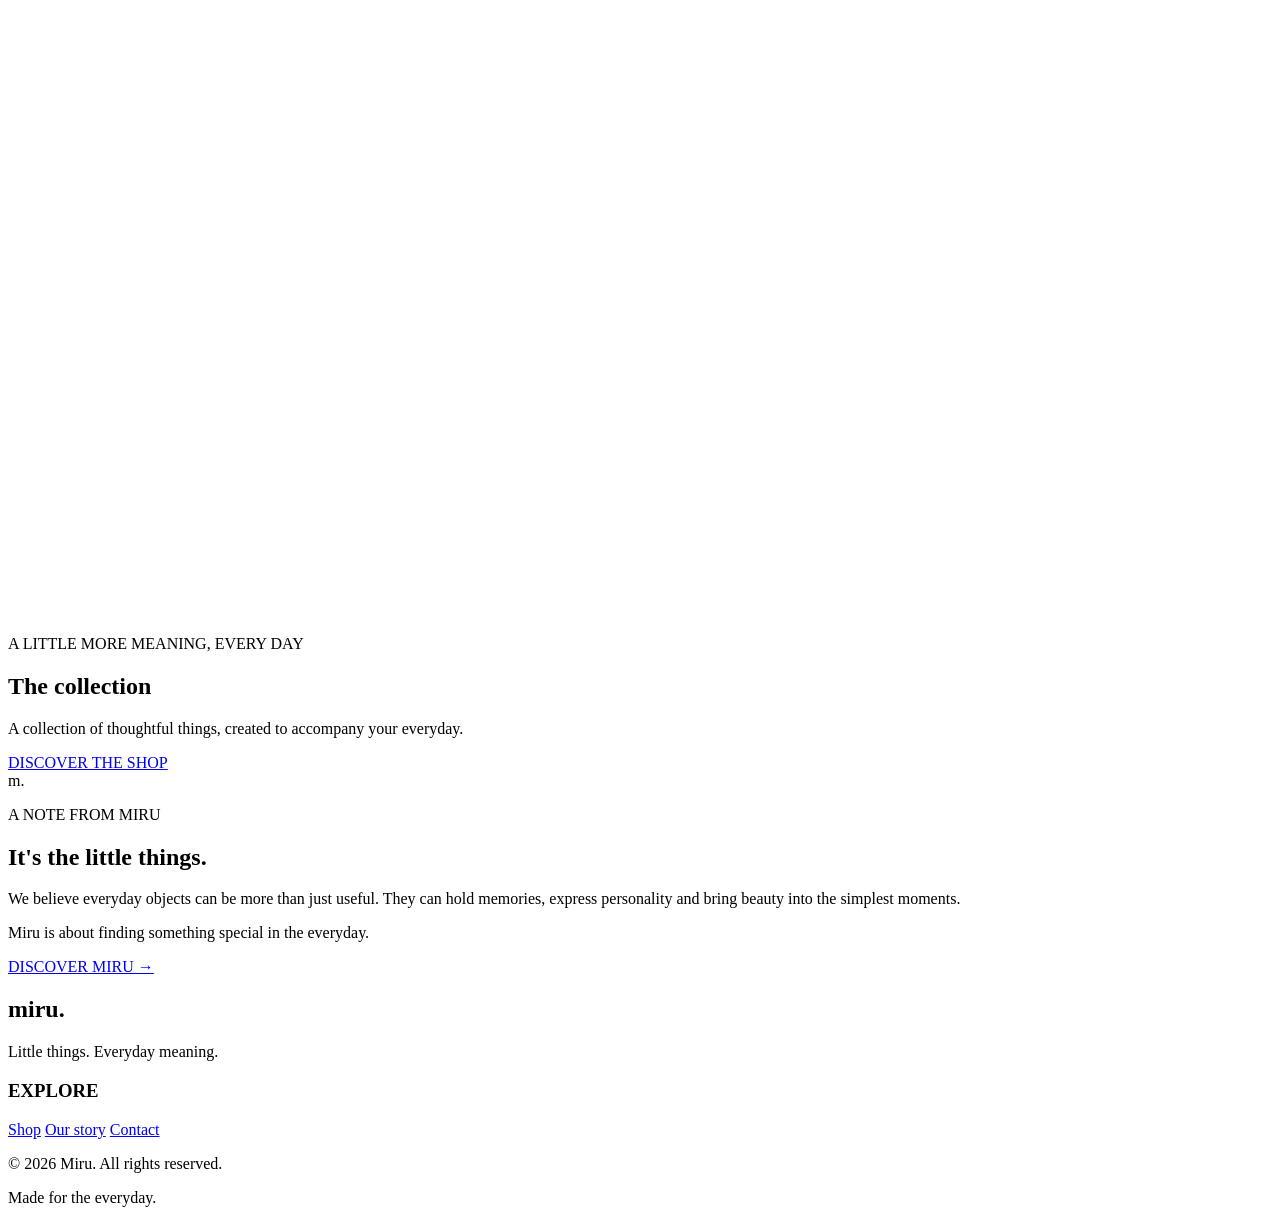
==== commit 250d97b5: "Aggiorna il contenuto e lo stile dell'intestazione, della sezione hero e del footer per riflettere i" ====
--- a/index.html
+++ b/index.html
@@ -1,12 +1,19 @@
 
 <!DOCTYPE html>
 <html lang="en">
+
 <head>
     <meta charset="UTF-8">
     <meta name="viewport" content="width=device-width, initial-scale=1.0">
 
-    <title>Miru — Objects for Everyday Living</title>
-    <meta name="description" content="Discover Miru: thoughtful everyday objects, designed to bring a little beauty into your routine.">
+    <title>Miru — Everyday things, with a little meaning.</title>
+
+    <meta name="description" content="Miru — thoughtful objects and little details made for everyday living.">
+
+    <link rel="preconnect" href="https://fonts.googleapis.com">
+    <link rel="preconnect" href="https://fonts.gstatic.com" crossorigin>
+
+    <link href="https://fonts.googleapis.com/css2?family=DM+Sans:wght@400;500;600;700&family=Playfair+Display:ital,wght@0,400;0,500;1,400&display=swap" rel="stylesheet">
 
     <link rel="stylesheet" href="style.css">
 </head>
@@ -17,16 +24,10 @@
     <header class="site-header">
 
         <a href="index.html" class="brand">
-    <span class="brand-name">miru</span>
-    <span class="brand-tagline">born somewhere to do something</span>
-</a>class="brand">
-    <span class="brand-name">miru</span>
-    <span class="brand-tagline">born somewhere to do something</span>
-</a>class="brand">
-    <span class="brand-name">miru</span>
-    <span class="brand-tagline">born somewhere to do something</span>
-</a>class="brand">
-            <img src="images/logo.png" alt="Miru">
+            <span class="brand-name">miru</span>
+            <span class="brand-tagline">
+                born somewhere to do something
+            </span>
         </a>
 
         <nav class="main-nav" id="main-nav">
@@ -38,23 +39,27 @@
     </header>
 
 
-    <!-- HERO -->
+    <!-- MAIN CONTENT -->
     <main>
 
+        <!-- HERO -->
         <section class="hero">
 
             <div class="hero-content">
 
-                <p class="eyebrow">A LITTLE MORE MEANING, EVERY DAY</p>
+                <p class="eyebrow">
+                    THE LITTLE THINGS MATTER
+                </p>
 
                 <h1>
-                    Born somewhere.<br>
-                    Made for everywhere.
+                    Everyday things,<br>
+                    <em>with a little meaning.</em>
                 </h1>
 
                 <p class="hero-description">
-                    Everyday objects, thoughtful details and little things
-                    that make ordinary moments feel special.
+                    Objects made to be part of your everyday.
+                    For your thoughts, your plans and all the
+                    little moments in between.
                 </p>
 
                 <a href="shop.html" class="button button-dark">
@@ -63,68 +68,43 @@
 
             </div>
 
+
             <div class="hero-image">
-                <img src="images/page.png" alt="Discover the Miru collection">
+
+                <img
+                    src="images/page.png"
+                    alt="Miru floral symbol"
+                >
+
             </div>
 
         </section>
 
 
-        <!-- COLLECTION PREVIEW -->
+        <!-- BRAND INTRODUCTION -->
         <section class="collection" id="collection">
 
             <div class="section-heading">
 
-                <p class="eyebrow">MADE FOR YOUR EVERYDAY</p>
+                <p class="eyebrow">
+                    A LITTLE MORE MEANING, EVERY DAY
+                </p>
 
                 <h2>The collection</h2>
 
                 <p>
-                    Objects to use, carry, keep and make your own.
+                    A collection of thoughtful things,
+                    created to accompany your everyday.
                 </p>
 
             </div>
 
-            <div class="product-grid">
+            <div class="collection-action">
 
-                <article class="product-card">
-                    <div class="product-art mug-art">
-                        <span>01</span>
-                    </div>
-                    <h3>The Everyday Mug</h3>
-                    <p>For slow mornings and little rituals.</p>
-                </article>
+                <a href="shop.html" class="button button-outline">
+                    DISCOVER THE SHOP
+                </a>
 
-                <article class="product-card">
-                    <div class="product-art tote-art">
-                        <span>02</span>
-                    </div>
-                    <h3>The Botanical Tote</h3>
-                    <p>Take a little piece of Miru everywhere.</p>
-                </article>
-
-                <article class="product-card">
-                    <div class="product-art notebook-art">
-                        <span>03</span>
-                    </div>
-                    <h3>The Spiral Notebook</h3>
-                    <p>For ideas, notes and everything in between.</p>
-                </article>
-
-                <article class="product-card">
-                    <div class="product-art bottle-art">
-                        <span>04</span>
-                    </div>
-                    <h3>The Everyday Bottle</h3>
-                    <p>A simple companion for every day.</p>
-                </article>
-
-            </div>
-
-            <div class="collection-action">
-                <a href="shop.html" class="button button-outline">
-                    VIEW ALL PRODUCTS
-                </a>
             </div>
 
         </section>
@@ -137,20 +117,25 @@
                 <span>m.</span>
             </div>
 
+
             <div class="about-content">
 
-                <p class="eyebrow">A NOTE FROM MIRU</p>
+                <p class="eyebrow">
+                    A NOTE FROM MIRU
+                </p>
 
                 <h2>It's the little things.</h2>
 
                 <p>
-                    We believe everyday objects can be more than just useful.
-                    They can hold memories, express personality and bring
-                    beauty into the simplest moments.
+                    We believe everyday objects can be more
+                    than just useful. They can hold memories,
+                    express personality and bring beauty
+                    into the simplest moments.
                 </p>
 
                 <p>
-                    Miru is about finding something special in the everyday.
+                    Miru is about finding something special
+                    in the everyday.
                 </p>
 
                 <a href="shop.html" class="text-link">
@@ -170,25 +155,45 @@
         <div class="footer-main">
 
             <div class="footer-brand">
+
                 <h2>miru.</h2>
-                <p>Little things. Everyday meaning.</p>
+
+                <p>
+                    Little things. Everyday meaning.
+                </p>
+
             </div>
 
+
             <div class="footer-links">
+
                 <h3>EXPLORE</h3>
+
                 <a href="shop.html">Shop</a>
+
                 <a href="#about">Our story</a>
-                <a href="mailto:hello@miru.com">Contact</a>
+
+                <a href="#contact">Contact</a>
+
             </div>
 
         </div>
 
+
         <div class="footer-bottom">
-            <p>© 2026 Miru. All rights reserved.</p>
-            <p>Made for the everyday.</p>
+
+            <p>
+                © 2026 Miru. All rights reserved.
+            </p>
+
+            <p>
+                Made for the everyday.
+            </p>
+
         </div>
 
     </footer>
 
+
 </body>
 </html>
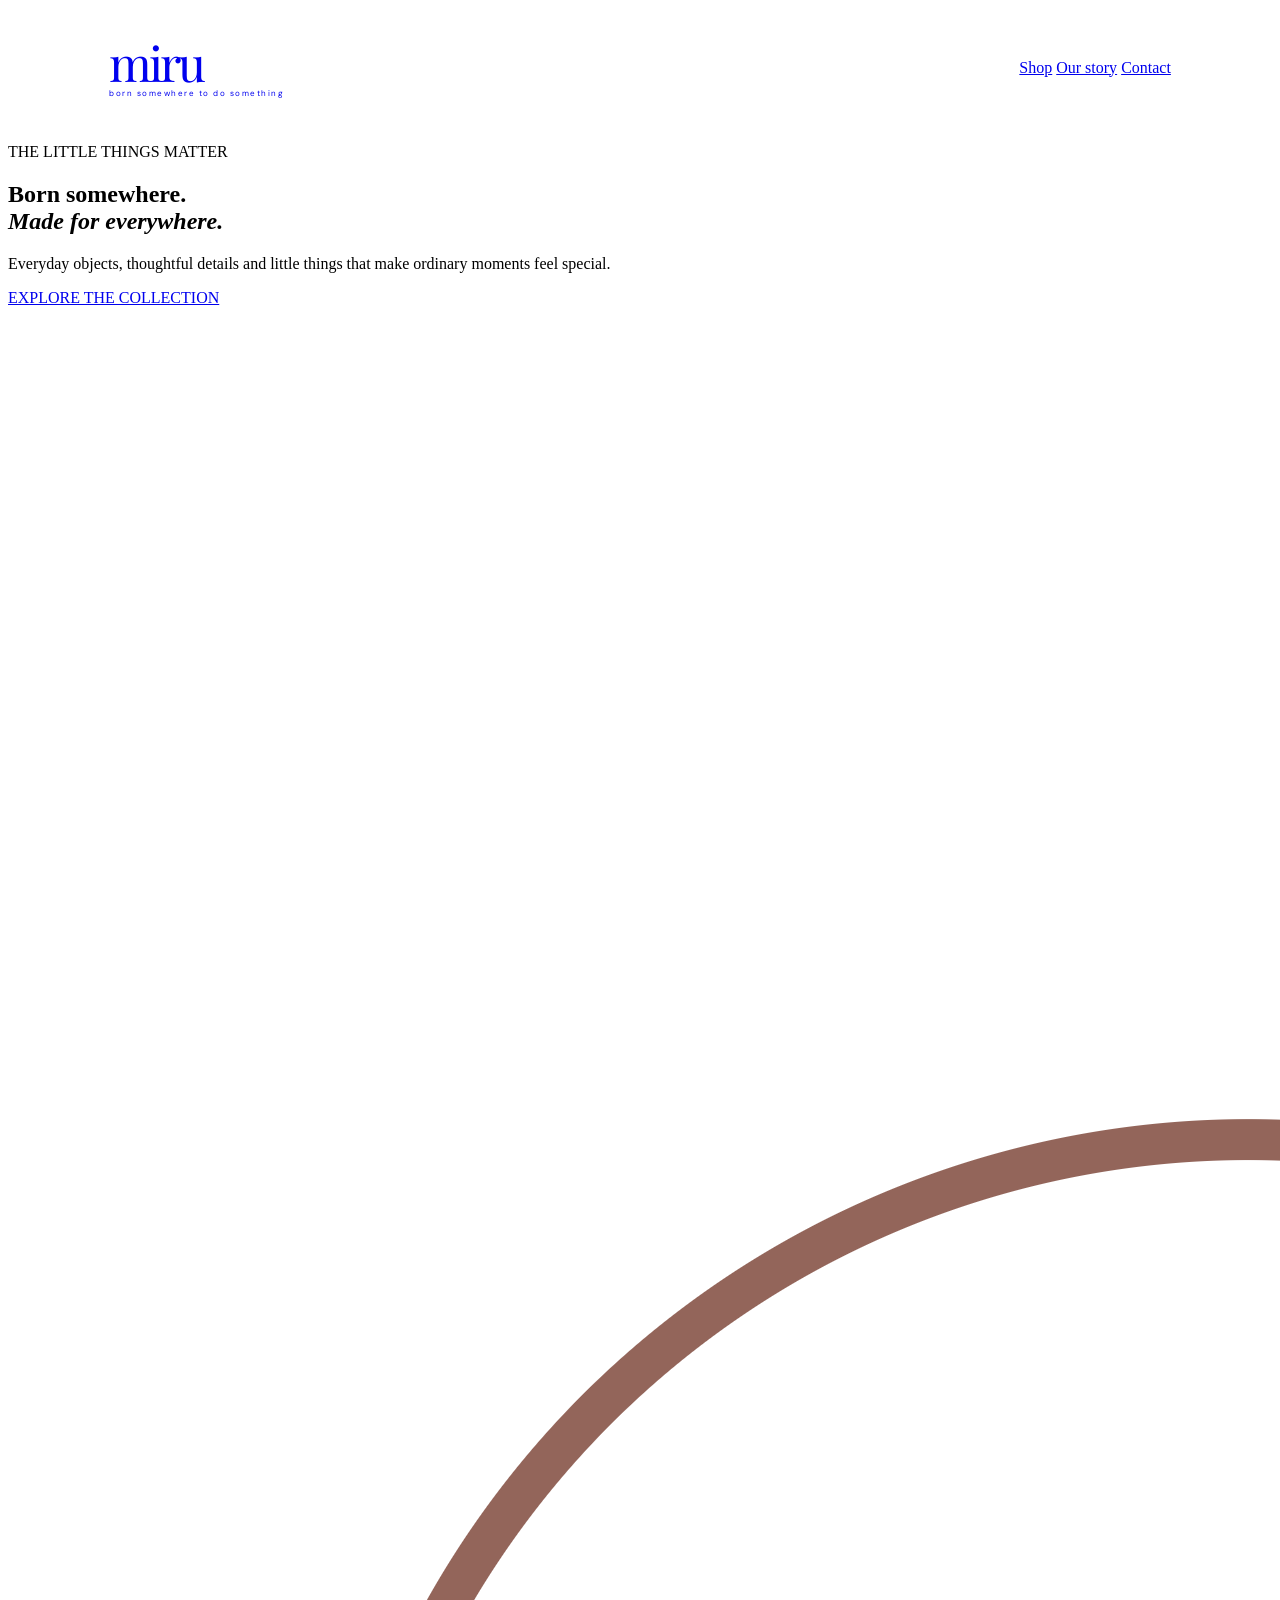
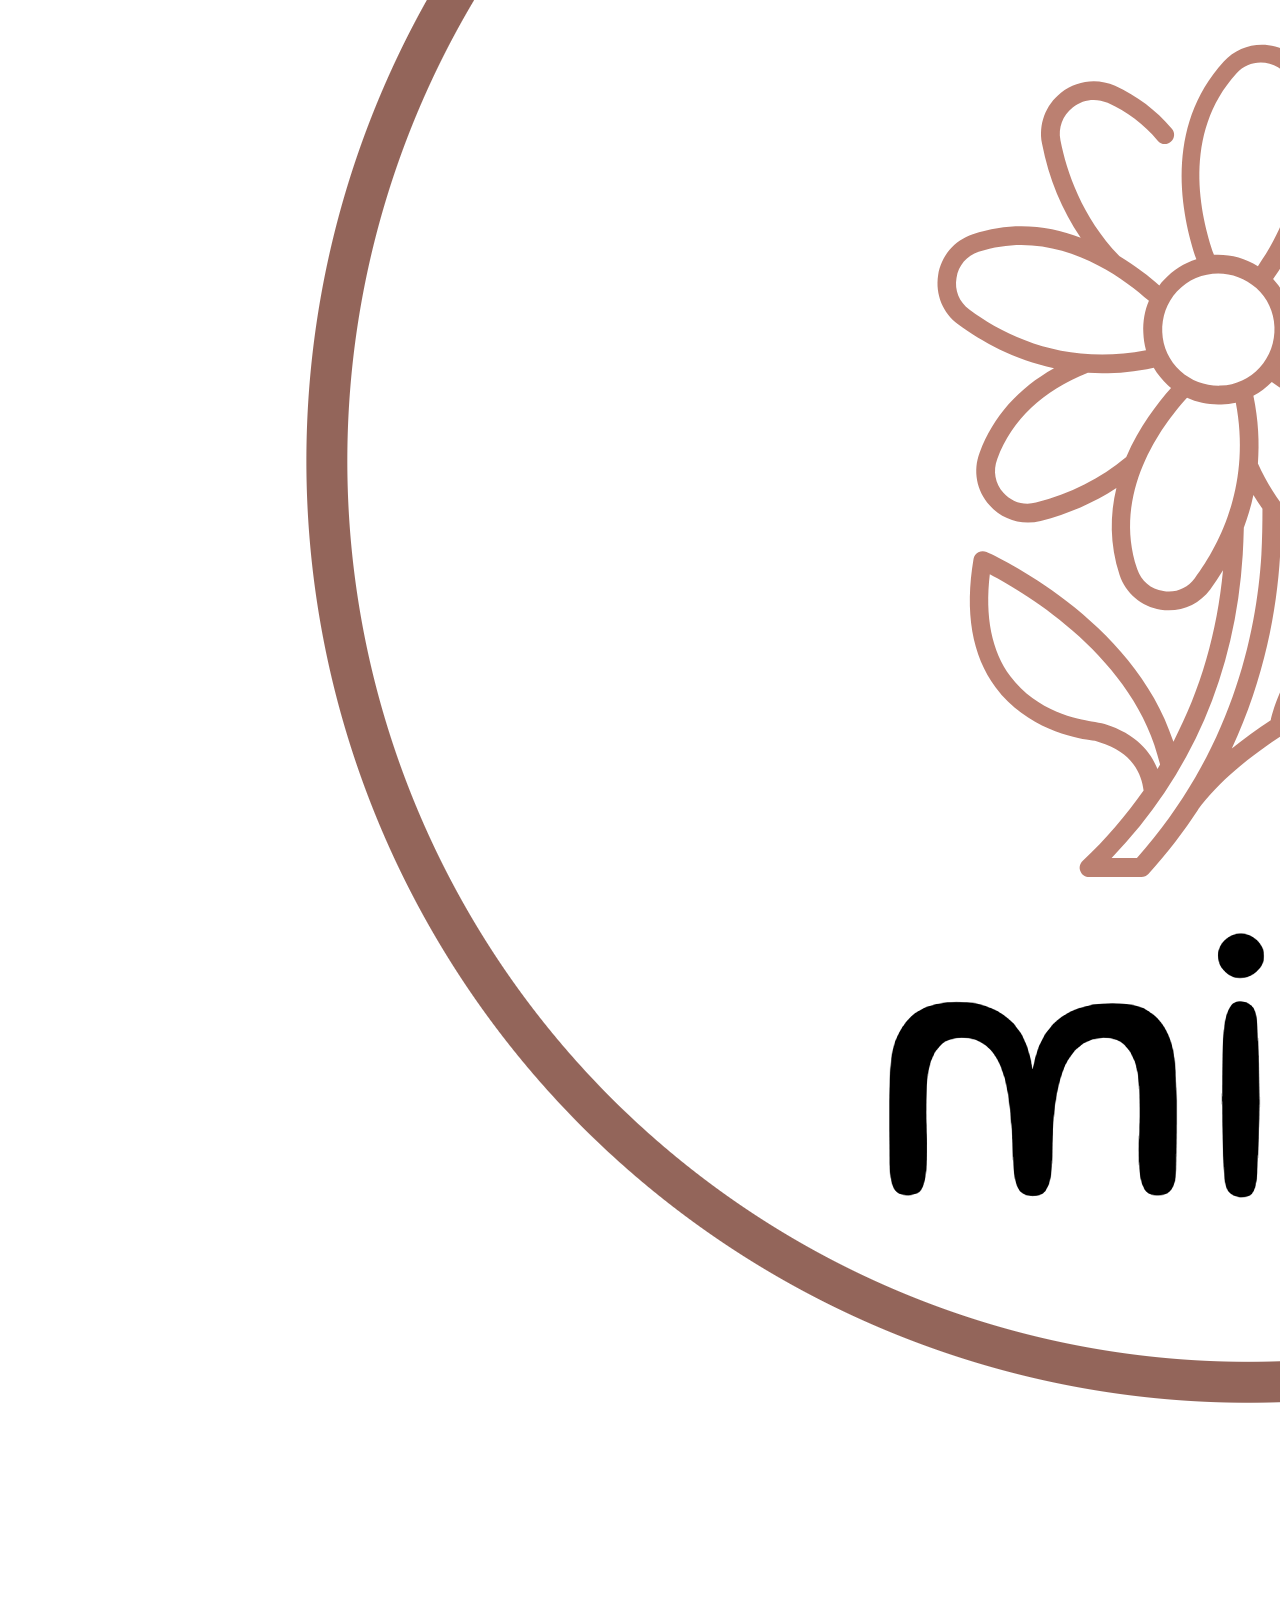
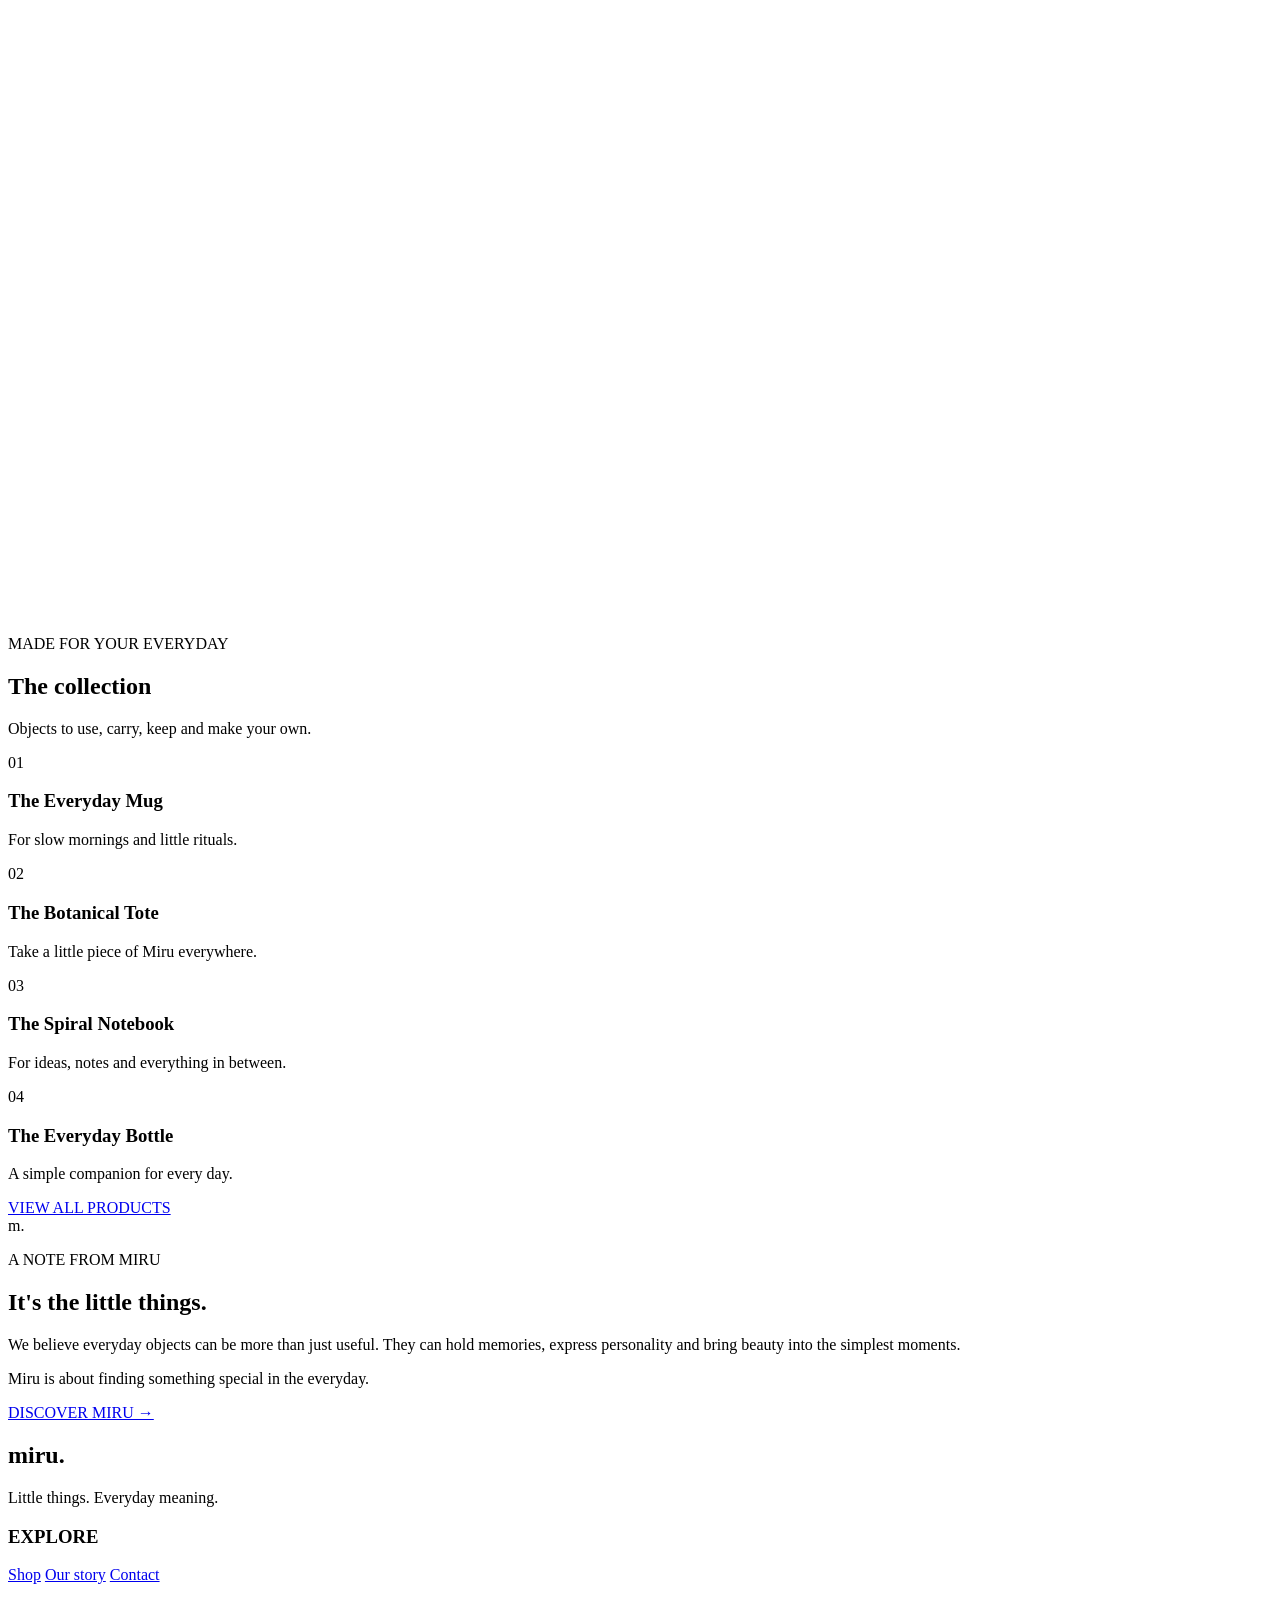
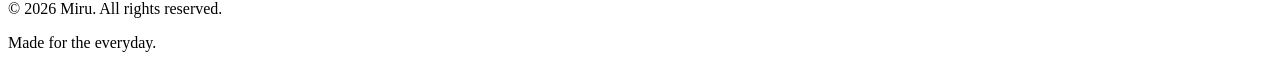
==== commit 7c4852d2: "Aggiorna il titolo, la descrizione e i contenuti della sezione hero per riflettere il messaggio del " ====
--- a/index.html
+++ b/index.html
@@ -6,9 +6,9 @@
     <meta charset="UTF-8">
     <meta name="viewport" content="width=device-width, initial-scale=1.0">
 
-    <title>Miru — Everyday things, with a little meaning.</title>
-
-    <meta name="description" content="Miru — thoughtful objects and little details made for everyday living.">
+    <title>Miru — Born Somewhere to Do Something</title>
+
+    <meta name="description" content="Miru — everyday objects, thoughtful details and little things that make ordinary moments special.">
 
     <link rel="preconnect" href="https://fonts.googleapis.com">
     <link rel="preconnect" href="https://fonts.gstatic.com" crossorigin>
@@ -25,9 +25,7 @@
 
         <a href="index.html" class="brand">
             <span class="brand-name">miru</span>
-            <span class="brand-tagline">
-                born somewhere to do something
-            </span>
+            <span class="brand-tagline">born somewhere to do something</span>
         </a>
 
         <nav class="main-nav" id="main-nav">
@@ -39,7 +37,6 @@
     </header>
 
 
-    <!-- MAIN CONTENT -->
     <main>
 
         <!-- HERO -->
@@ -47,19 +44,16 @@
 
             <div class="hero-content">
 
-                <p class="eyebrow">
-                    THE LITTLE THINGS MATTER
-                </p>
+                <p class="eyebrow">THE LITTLE THINGS MATTER</p>
 
                 <h1>
-                    Everyday things,<br>
-                    <em>with a little meaning.</em>
+                    Born somewhere.<br>
+                    <em>Made for everywhere.</em>
                 </h1>
 
                 <p class="hero-description">
-                    Objects made to be part of your everyday.
-                    For your thoughts, your plans and all the
-                    little moments in between.
+                    Everyday objects, thoughtful details and little things
+                    that make ordinary moments feel special.
                 </p>
 
                 <a href="shop.html" class="button button-dark">
@@ -68,41 +62,89 @@
 
             </div>
 
-
             <div class="hero-image">
-
-                <img
-                    src="images/page.png"
-                    alt="Miru floral symbol"
-                >
-
+                <img src="images/page.png" alt="Miru floral emblem">
             </div>
 
         </section>
 
 
-        <!-- BRAND INTRODUCTION -->
+        <!-- COLLECTION -->
         <section class="collection" id="collection">
 
             <div class="section-heading">
 
-                <p class="eyebrow">
-                    A LITTLE MORE MEANING, EVERY DAY
-                </p>
+                <p class="eyebrow">MADE FOR YOUR EVERYDAY</p>
 
                 <h2>The collection</h2>
 
                 <p>
-                    A collection of thoughtful things,
-                    created to accompany your everyday.
-                </p>
-
-            </div>
+                    Objects to use, carry, keep and make your own.
+                </p>
+
+            </div>
+
+
+            <div class="product-grid">
+
+                <article class="product-card">
+
+                    <div class="product-art mug-art">
+                        <span>01</span>
+                    </div>
+
+                    <h3>The Everyday Mug</h3>
+
+                    <p>For slow mornings and little rituals.</p>
+
+                </article>
+
+
+                <article class="product-card">
+
+                    <div class="product-art tote-art">
+                        <span>02</span>
+                    </div>
+
+                    <h3>The Botanical Tote</h3>
+
+                    <p>Take a little piece of Miru everywhere.</p>
+
+                </article>
+
+
+                <article class="product-card">
+
+                    <div class="product-art notebook-art">
+                        <span>03</span>
+                    </div>
+
+                    <h3>The Spiral Notebook</h3>
+
+                    <p>For ideas, notes and everything in between.</p>
+
+                </article>
+
+
+                <article class="product-card">
+
+                    <div class="product-art bottle-art">
+                        <span>04</span>
+                    </div>
+
+                    <h3>The Everyday Bottle</h3>
+
+                    <p>A simple companion for every day.</p>
+
+                </article>
+
+            </div>
+
 
             <div class="collection-action">
 
                 <a href="shop.html" class="button button-outline">
-                    DISCOVER THE SHOP
+                    VIEW ALL PRODUCTS
                 </a>
 
             </div>
@@ -117,25 +159,20 @@
                 <span>m.</span>
             </div>
 
-
             <div class="about-content">
 
-                <p class="eyebrow">
-                    A NOTE FROM MIRU
-                </p>
+                <p class="eyebrow">A NOTE FROM MIRU</p>
 
                 <h2>It's the little things.</h2>
 
                 <p>
-                    We believe everyday objects can be more
-                    than just useful. They can hold memories,
-                    express personality and bring beauty
-                    into the simplest moments.
+                    We believe everyday objects can be more than just useful.
+                    They can hold memories, express personality and bring
+                    beauty into the simplest moments.
                 </p>
 
                 <p>
-                    Miru is about finding something special
-                    in the everyday.
+                    Miru is about finding something special in the everyday.
                 </p>
 
                 <a href="shop.html" class="text-link">
@@ -158,9 +195,7 @@
 
                 <h2>miru.</h2>
 
-                <p>
-                    Little things. Everyday meaning.
-                </p>
+                <p>Little things. Everyday meaning.</p>
 
             </div>
 
@@ -170,9 +205,7 @@
                 <h3>EXPLORE</h3>
 
                 <a href="shop.html">Shop</a>
-
                 <a href="#about">Our story</a>
-
                 <a href="#contact">Contact</a>
 
             </div>
@@ -182,18 +215,13 @@
 
         <div class="footer-bottom">
 
-            <p>
-                © 2026 Miru. All rights reserved.
-            </p>
-
-            <p>
-                Made for the everyday.
-            </p>
+            <p>© 2026 Miru. All rights reserved.</p>
+
+            <p>Made for the everyday.</p>
 
         </div>
 
     </footer>
-
 
 </body>
 </html>
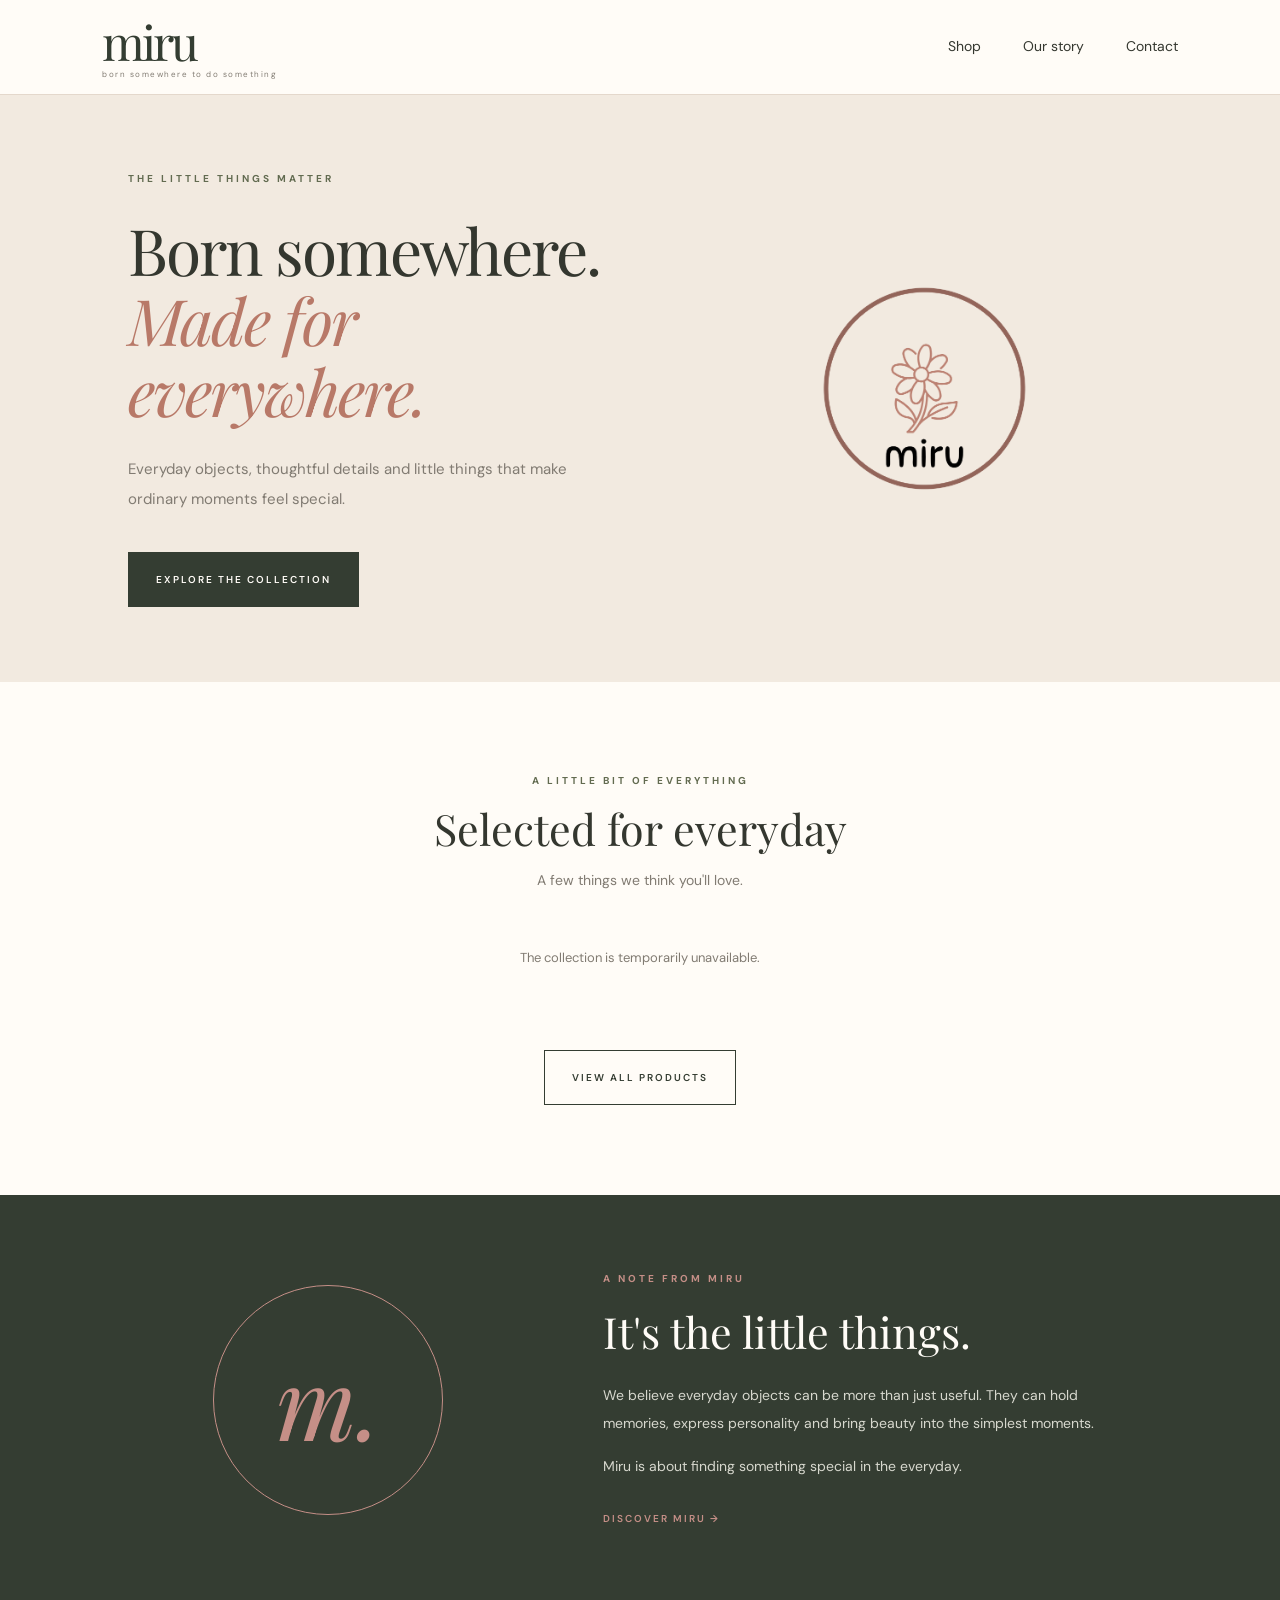
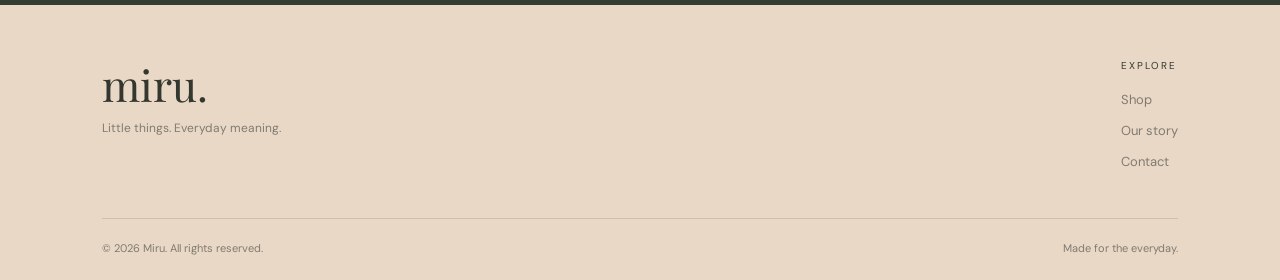
==== commit 85e109cc: "Aggiorna la homepage con una nuova sezione "Selected Products" e implementa il caricamento dinamico " ====
--- a/index.html
+++ b/index.html
@@ -1,4 +1,3 @@
-
 <!DOCTYPE html>
 <html lang="en">
 
@@ -69,77 +68,28 @@
         </section>
 
 
-        <!-- COLLECTION -->
+        <!-- SELECTED PRODUCTS -->
         <section class="collection" id="collection">
 
             <div class="section-heading">
 
-                <p class="eyebrow">MADE FOR YOUR EVERYDAY</p>
+                <p class="eyebrow">A LITTLE BIT OF EVERYTHING</p>
 
-                <h2>The collection</h2>
+                <h2>Selected for everyday</h2>
 
                 <p>
-                    Objects to use, carry, keep and make your own.
+                    A few things we think you'll love.
                 </p>
 
             </div>
 
+            <p class="home-product-status" id="home-product-status">
+                Discovering the collection...
+            </p>
 
-            <div class="product-grid">
-
-                <article class="product-card">
-
-                    <div class="product-art mug-art">
-                        <span>01</span>
-                    </div>
-
-                    <h3>The Everyday Mug</h3>
-
-                    <p>For slow mornings and little rituals.</p>
-
-                </article>
-
-
-                <article class="product-card">
-
-                    <div class="product-art tote-art">
-                        <span>02</span>
-                    </div>
-
-                    <h3>The Botanical Tote</h3>
-
-                    <p>Take a little piece of Miru everywhere.</p>
-
-                </article>
-
-
-                <article class="product-card">
-
-                    <div class="product-art notebook-art">
-                        <span>03</span>
-                    </div>
-
-                    <h3>The Spiral Notebook</h3>
-
-                    <p>For ideas, notes and everything in between.</p>
-
-                </article>
-
-
-                <article class="product-card">
-
-                    <div class="product-art bottle-art">
-                        <span>04</span>
-                    </div>
-
-                    <h3>The Everyday Bottle</h3>
-
-                    <p>A simple companion for every day.</p>
-
-                </article>
-
+            <div class="home-product-grid" id="home-product-grid">
+                <!-- Products are loaded automatically from Printify -->
             </div>
-
 
             <div class="collection-action">
 
@@ -223,5 +173,7 @@
 
     </footer>
 
+    <script src="home-products.js" defer></script>
+
 </body>
-</html>
+</html>
--- a/style.css
+++ b/style.css
@@ -1,7 +1,79 @@
-
-/* HEADER */
+/* ==========================================
+   MIRU — MAIN STYLESHEET
+   Homepage + shared elements
+========================================== */
+
+:root {
+    --cream: #F2EAE0;
+    --white: #FFFCF7;
+    --olive: #626B50;
+    --dark-olive: #343D32;
+    --pink: #C58F87;
+    --dusty-pink: #EAD5D0;
+    --text: #34372F;
+    --muted: #817B72;
+    --line: #E4D8CC;
+    --sage: #DCE1D3;
+    --sand: #E8D8C5;
+    --terracotta: #B87968;
+    --pale-yellow: #EEE6CC;
+}
+
+
+/* RESET */
+
+* {
+    margin: 0;
+    padding: 0;
+    box-sizing: border-box;
+}
+
+html {
+    scroll-behavior: smooth;
+}
+
+body {
+    background: var(--white);
+    color: var(--text);
+    font-family: 'DM Sans', Arial, sans-serif;
+    line-height: 1.7;
+}
+
+img {
+    display: block;
+    max-width: 100%;
+}
+
+a {
+    color: inherit;
+    text-decoration: none;
+}
+
+
+/* TYPOGRAPHY */
+
+h1,
+h2,
+h3 {
+    font-family: 'Playfair Display', Georgia, serif;
+    font-weight: 400;
+    line-height: 1.15;
+}
+
+.eyebrow {
+    color: var(--olive);
+    font-size: 10px;
+    font-weight: 700;
+    letter-spacing: 3px;
+    text-transform: uppercase;
+}
+
+
+/* ==========================================
+   HEADER
+========================================== */
+
 .site-header {
-    height: 95px;
     min-height: 95px;
     padding: 12px 8%;
     display: flex;
@@ -9,9 +81,13 @@
     justify-content: space-between;
     background: var(--white);
     border-bottom: 1px solid var(--line);
-}
-
-/* MIRU WORDMARK */
+    position: relative;
+    z-index: 10;
+}
+
+
+/* LOGO */
+
 .brand {
     display: flex;
     flex-direction: column;
@@ -30,17 +106,425 @@
 }
 
 .brand-tagline {
-    margin-top: 3px;
+    margin-top: 5px;
     font-family: 'DM Sans', Arial, sans-serif;
     font-size: 8px;
     color: var(--muted);
     letter-spacing: 1.5px;
 }
 
-/* MOBILE */
+
+/* NAVIGATION */
+
+.main-nav {
+    display: flex;
+    align-items: center;
+    gap: 42px;
+}
+
+.main-nav a {
+    color: var(--text);
+    font-family: 'DM Sans', Arial, sans-serif;
+    font-size: 14px;
+    text-decoration: none;
+    transition: color 0.25s ease;
+}
+
+.main-nav a:hover {
+    color: var(--terracotta);
+}
+
+
+/* ==========================================
+   HERO
+========================================== */
+
+.hero {
+    min-height: 570px;
+    padding: 75px 10%;
+    display: grid;
+    grid-template-columns: 1fr 0.9fr;
+    align-items: center;
+    gap: 65px;
+    background: var(--cream);
+}
+
+.hero-content {
+    max-width: 530px;
+}
+
+.hero-content .eyebrow {
+    margin-bottom: 28px;
+}
+
+.hero h1 {
+    color: var(--text);
+    font-size: clamp(42px, 5vw, 67px);
+    line-height: 1.1;
+    letter-spacing: -2px;
+    margin-bottom: 28px;
+}
+
+.hero h1 em {
+    color: var(--terracotta);
+    font-weight: 400;
+}
+
+.hero-description {
+    max-width: 440px;
+    color: var(--muted);
+    font-size: 15px;
+    line-height: 2;
+    margin-bottom: 38px;
+}
+
+
+/* HERO IMAGE */
+
+.hero-image {
+    width: 100%;
+    max-width: 400px;
+    height: 375px;
+    margin: 0 auto;
+    display: flex;
+    align-items: center;
+    justify-content: center;
+    overflow: hidden;
+}
+
+.hero-image img {
+    width: 100%;
+    height: 100%;
+    object-fit: contain;
+    object-position: center;
+}
+
+
+/* ==========================================
+   BUTTONS
+========================================== */
+
+.button {
+    min-height: 55px;
+    padding: 17px 27px;
+    display: inline-flex;
+    align-items: center;
+    justify-content: center;
+    font-family: 'DM Sans', Arial, sans-serif;
+    font-size: 10px;
+    font-weight: 600;
+    letter-spacing: 2px;
+    text-decoration: none;
+    transition: all 0.3s ease;
+}
+
+.button-dark {
+    background: var(--dark-olive);
+    color: var(--white);
+    border: 1px solid var(--dark-olive);
+}
+
+.button-dark:hover {
+    background: var(--terracotta);
+    border-color: var(--terracotta);
+    color: var(--white);
+}
+
+.button-outline {
+    color: var(--dark-olive);
+    border: 1px solid var(--dark-olive);
+    background: transparent;
+}
+
+.button-outline:hover {
+    background: var(--dark-olive);
+    color: var(--white);
+}
+
+
+/* ==========================================
+   COLLECTION
+========================================== */
+
+.collection {
+    padding: 90px 8%;
+    background: var(--white);
+}
+
+.section-heading {
+    text-align: center;
+    margin-bottom: 55px;
+}
+
+.section-heading .eyebrow {
+    margin-bottom: 15px;
+}
+
+.section-heading h2 {
+    font-size: 43px;
+    color: var(--text);
+    margin-bottom: 15px;
+}
+
+.section-heading > p:last-child {
+    color: var(--muted);
+    font-size: 14px;
+}
+
+
+/* ==========================================
+   HOMEPAGE PRODUCT GRID
+========================================== */
+
+.home-product-status {
+    text-align: center;
+    color: var(--muted);
+    font-size: 13px;
+    margin-bottom: 25px;
+}
+
+.home-product-grid {
+    display: grid;
+    grid-template-columns: repeat(4, minmax(0, 1fr));
+    gap: 22px;
+}
+
+.home-product-card {
+    min-width: 0;
+}
+
+.home-product-image-link {
+    position: relative;
+    display: block;
+    width: 100%;
+    aspect-ratio: 4 / 4.5;
+    overflow: hidden;
+    background: var(--cream);
+    margin-bottom: 18px;
+}
+
+.home-product-image-link img {
+    width: 100%;
+    height: 100%;
+    object-fit: cover;
+    transition: transform 0.5s ease;
+}
+
+.home-product-card:hover .home-product-image-link img {
+    transform: scale(1.045);
+}
+
+.home-product-number {
+    position: absolute;
+    top: 13px;
+    right: 15px;
+    color: var(--dark-olive);
+    font-size: 10px;
+    letter-spacing: 2px;
+}
+
+.home-product-category {
+    color: var(--terracotta);
+    font-size: 9px;
+    font-weight: 700;
+    letter-spacing: 1.8px;
+    text-transform: uppercase;
+    margin-bottom: 7px;
+}
+
+.home-product-card h3 {
+    font-family: 'Playfair Display', Georgia, serif;
+    color: var(--text);
+    font-size: 19px;
+    margin-bottom: 10px;
+    overflow-wrap: anywhere;
+}
+
+.home-product-discover {
+    display: inline-block;
+    color: var(--dark-olive);
+    font-size: 9px;
+    font-weight: 700;
+    letter-spacing: 1.5px;
+    margin-top: 5px;
+    transition: color 0.3s ease;
+}
+
+.home-product-discover:hover {
+    color: var(--terracotta);
+}
+
+.collection-action {
+    text-align: center;
+    margin-top: 55px;
+}
+
+
+/* ==========================================
+   ABOUT
+========================================== */
+
+.about {
+    min-height: 390px;
+    padding: 75px 12%;
+    display: grid;
+    grid-template-columns: 0.8fr 1.2fr;
+    align-items: center;
+    gap: 100px;
+    background: var(--dark-olive);
+    color: var(--white);
+}
+
+.about-mark {
+    width: 230px;
+    height: 230px;
+    border: 1px solid var(--pink);
+    border-radius: 50%;
+    display: flex;
+    align-items: center;
+    justify-content: center;
+    margin: 0 auto;
+}
+
+.about-mark span {
+    color: var(--pink);
+    font-family: 'Playfair Display', Georgia, serif;
+    font-size: 100px;
+    font-style: italic;
+}
+
+.about-content .eyebrow {
+    color: var(--pink);
+    margin-bottom: 20px;
+}
+
+.about-content h2 {
+    font-size: 43px;
+    margin-bottom: 25px;
+}
+
+.about-content p:not(.eyebrow) {
+    color: #D7D8CE;
+    font-size: 14px;
+    line-height: 2;
+    margin-bottom: 15px;
+}
+
+.text-link {
+    display: inline-block;
+    color: var(--pink);
+    font-size: 10px;
+    font-weight: 600;
+    letter-spacing: 2px;
+    margin-top: 15px;
+    transition: color 0.3s ease;
+}
+
+.text-link:hover {
+    color: var(--white);
+}
+
+
+/* ==========================================
+   FOOTER
+========================================== */
+
+.site-footer {
+    padding: 55px 8% 22px;
+    background: var(--sand);
+}
+
+.footer-main {
+    display: flex;
+    justify-content: space-between;
+    gap: 40px;
+    padding-bottom: 45px;
+}
+
+.footer-brand h2 {
+    font-size: 43px;
+    margin-bottom: 8px;
+}
+
+.footer-brand p {
+    color: var(--muted);
+    font-size: 12px;
+}
+
+.footer-links {
+    display: flex;
+    flex-direction: column;
+    gap: 9px;
+}
+
+.footer-links h3 {
+    font-family: 'DM Sans', Arial, sans-serif;
+    font-size: 10px;
+    letter-spacing: 2px;
+    margin-bottom: 8px;
+}
+
+.footer-links a {
+    color: var(--muted);
+    font-size: 13px;
+    text-decoration: none;
+    transition: color 0.3s ease;
+}
+
+.footer-links a:hover {
+    color: var(--terracotta);
+}
+
+.footer-bottom {
+    padding-top: 20px;
+    border-top: 1px solid rgba(52, 55, 47, 0.15);
+    display: flex;
+    justify-content: space-between;
+    gap: 20px;
+}
+
+.footer-bottom p {
+    color: var(--muted);
+    font-size: 11px;
+}
+
+
+/* ==========================================
+   TABLET
+========================================== */
+
+@media (max-width: 900px) {
+
+    .hero {
+        gap: 35px;
+        padding-left: 7%;
+        padding-right: 7%;
+    }
+
+    .hero h1 {
+        font-size: 48px;
+    }
+
+    .home-product-grid {
+        grid-template-columns: repeat(2, minmax(0, 1fr));
+        gap: 35px 20px;
+    }
+
+    .about {
+        gap: 50px;
+        padding-left: 8%;
+        padding-right: 8%;
+    }
+}
+
+
+/* ==========================================
+   MOBILE
+========================================== */
+
 @media (max-width: 600px) {
+
     .site-header {
-        height: 75px;
         min-height: 75px;
         padding: 10px 6%;
     }
@@ -53,4 +537,117 @@
         font-size: 6px;
         letter-spacing: 1px;
     }
-}
+
+    .main-nav {
+        gap: 15px;
+    }
+
+    .main-nav a {
+        font-size: 11px;
+    }
+
+    .hero {
+        min-height: auto;
+        padding: 65px 7%;
+        grid-template-columns: 1fr;
+        gap: 45px;
+    }
+
+    .hero h1 {
+        font-size: 43px;
+        letter-spacing: -1.5px;
+    }
+
+    .hero-description {
+        font-size: 14px;
+    }
+
+    .hero-image {
+        max-width: 320px;
+        height: 300px;
+    }
+
+    .collection {
+        padding: 65px 6%;
+    }
+
+    .section-heading h2 {
+        font-size: 35px;
+    }
+
+    .home-product-grid {
+        grid-template-columns: repeat(2, minmax(0, 1fr));
+        gap: 28px 13px;
+    }
+
+    .home-product-card h3 {
+        font-size: 16px;
+    }
+
+    .home-product-category {
+        font-size: 8px;
+        letter-spacing: 1.2px;
+    }
+
+    .home-product-image-link {
+        margin-bottom: 13px;
+    }
+
+    .about {
+        padding: 65px 8%;
+        grid-template-columns: 1fr;
+        gap: 40px;
+        text-align: center;
+    }
+
+    .about-mark {
+        width: 170px;
+        height: 170px;
+    }
+
+    .about-mark span {
+        font-size: 75px;
+    }
+
+    .about-content h2 {
+        font-size: 36px;
+    }
+
+    .site-footer {
+        padding: 45px 7% 20px;
+    }
+
+    .footer-main {
+        flex-direction: column;
+        gap: 30px;
+    }
+
+    .footer-bottom {
+        flex-direction: column;
+        gap: 8px;
+    }
+}
+
+
+/* ==========================================
+   SMALL MOBILE
+========================================== */
+
+@media (max-width: 380px) {
+
+    .brand-name {
+        font-size: 34px;
+    }
+
+    .main-nav {
+        gap: 10px;
+    }
+
+    .main-nav a {
+        font-size: 10px;
+    }
+
+    .hero h1 {
+        font-size: 37px;
+    }
+}
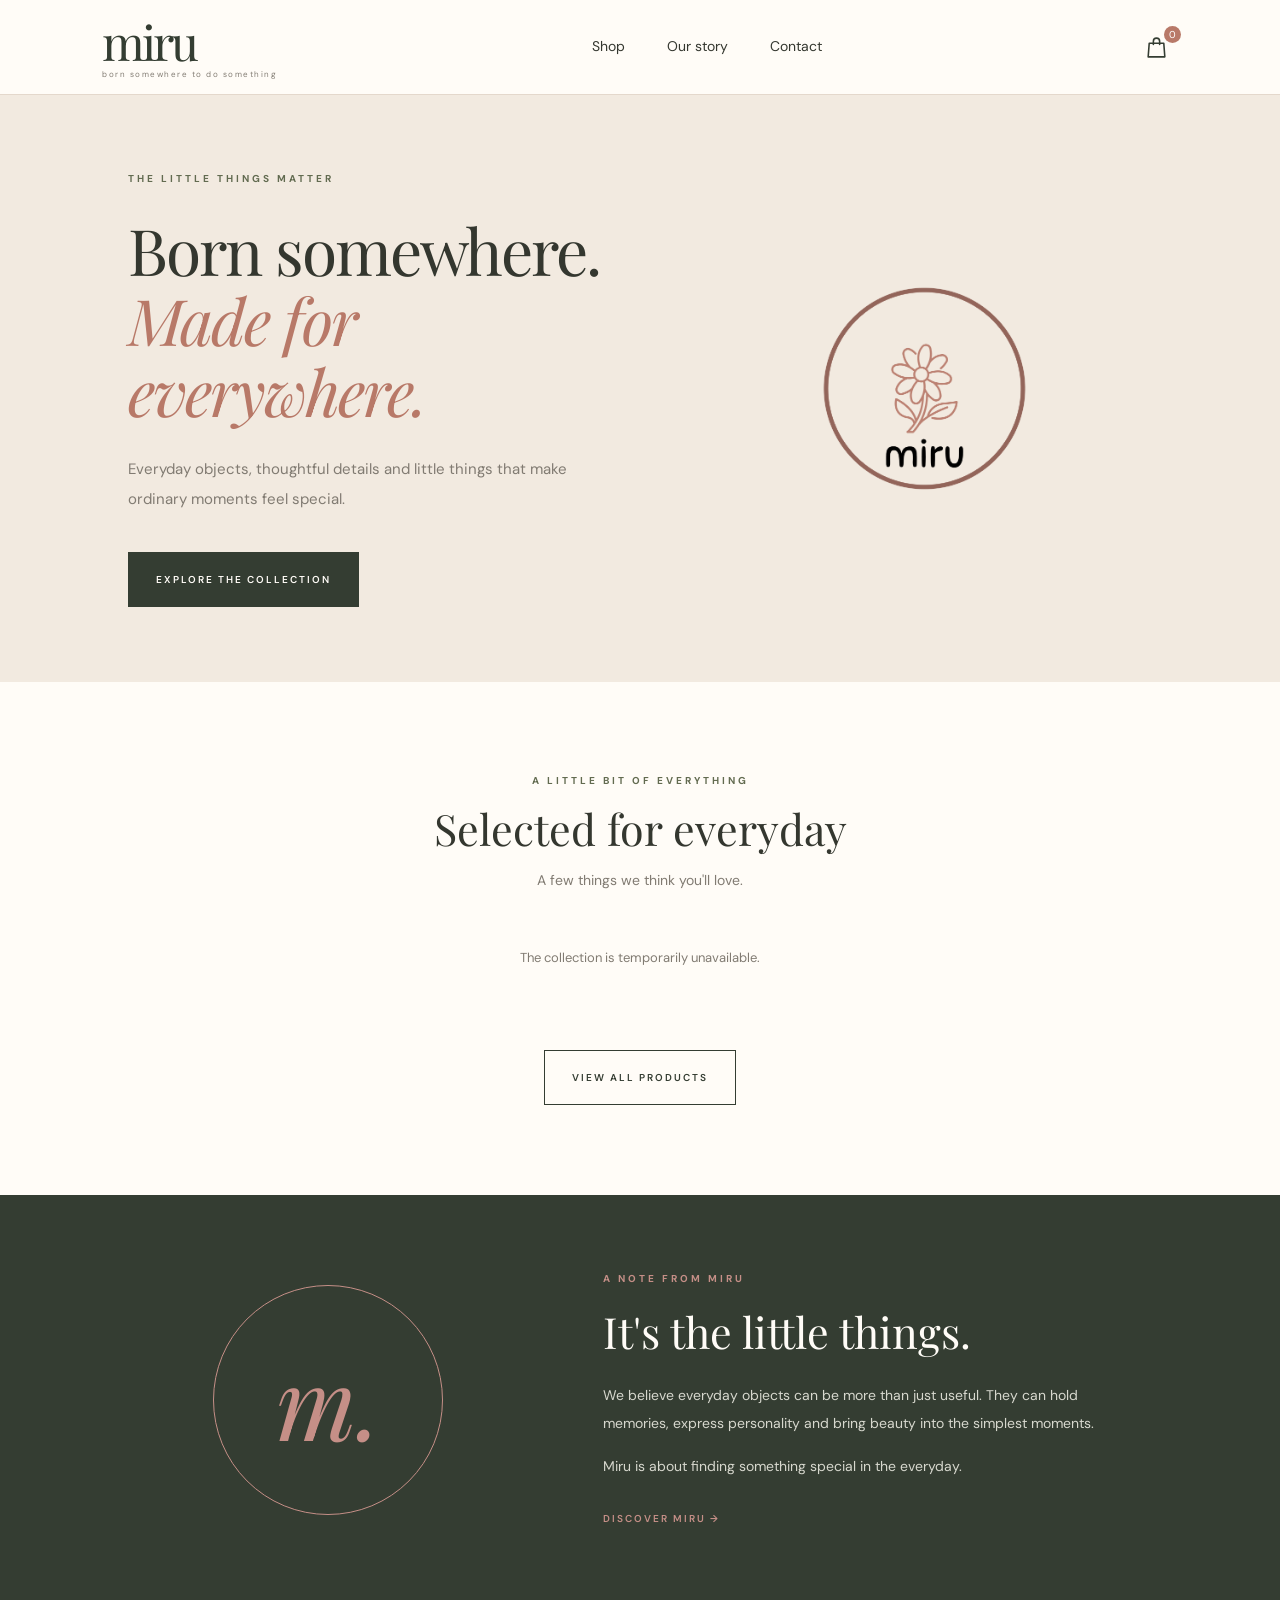
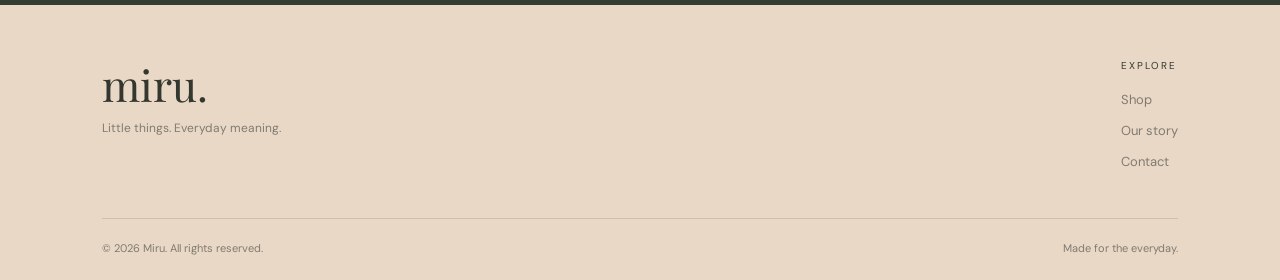
==== commit 49ce8aaa: "Aggiungi la pagina del carrello con funzionalità di gestione degli articoli e stili CSS" ====
--- a/index.html
+++ b/index.html
@@ -32,7 +32,21 @@
             <a href="#about">Our story</a>
             <a href="#contact">Contact</a>
         </nav>
+        
 
+
+<a href="cart.html" class="cart-link" aria-label="Apri il carrello">
+
+    <svg viewBox="0 0 24 24" aria-hidden="true">
+
+        <path d="M5 8h14l1 13H4L5 8Z"/>
+
+        <path d="M9 9V6a3 3 0 0 1 6 0v3"/>
+
+    </svg>
+
+    <span id="cart-count" class="cart-count">0</span>
+</a>
     </header>
 
 
@@ -175,5 +189,8 @@
 
     <script src="home-products.js" defer></script>
 
+    <script src="cart.js" defer></script>
+<script src="home-products.js" defer></script>
+
 </body>
 </html>
--- a/style.css
+++ b/style.css
@@ -650,4 +650,62 @@
     .hero h1 {
         font-size: 37px;
     }
+}
+
+/* MIRU CART ICON */
+
+.cart-link {
+    position: relative;
+    width: 42px;
+    height: 42px;
+    display: flex;
+    align-items: center;
+    justify-content: center;
+    flex-shrink: 0;
+    color: var(--dark-olive);
+    transition: color .25s ease;
+}
+
+.cart-link:hover {
+    color: var(--terracotta);
+}
+
+.cart-link svg {
+    width: 25px;
+    height: 25px;
+    fill: none;
+    stroke: currentColor;
+    stroke-width: 1.5;
+    stroke-linecap: round;
+    stroke-linejoin: round;
+}
+
+.cart-count {
+    position: absolute;
+    top: 0;
+    right: -3px;
+    min-width: 17px;
+    height: 17px;
+    padding: 0 4px;
+    border-radius: 50px;
+    background: var(--terracotta);
+    color: white;
+    font-size: 10px;
+    display: flex;
+    align-items: center;
+    justify-content: center;
+}
+
+@media (max-width: 600px) {
+    .site-header {
+        gap: 10px;
+    }
+
+    .main-nav {
+        gap: 12px;
+    }
+
+    .cart-link {
+        width: 32px;
+    }
 }
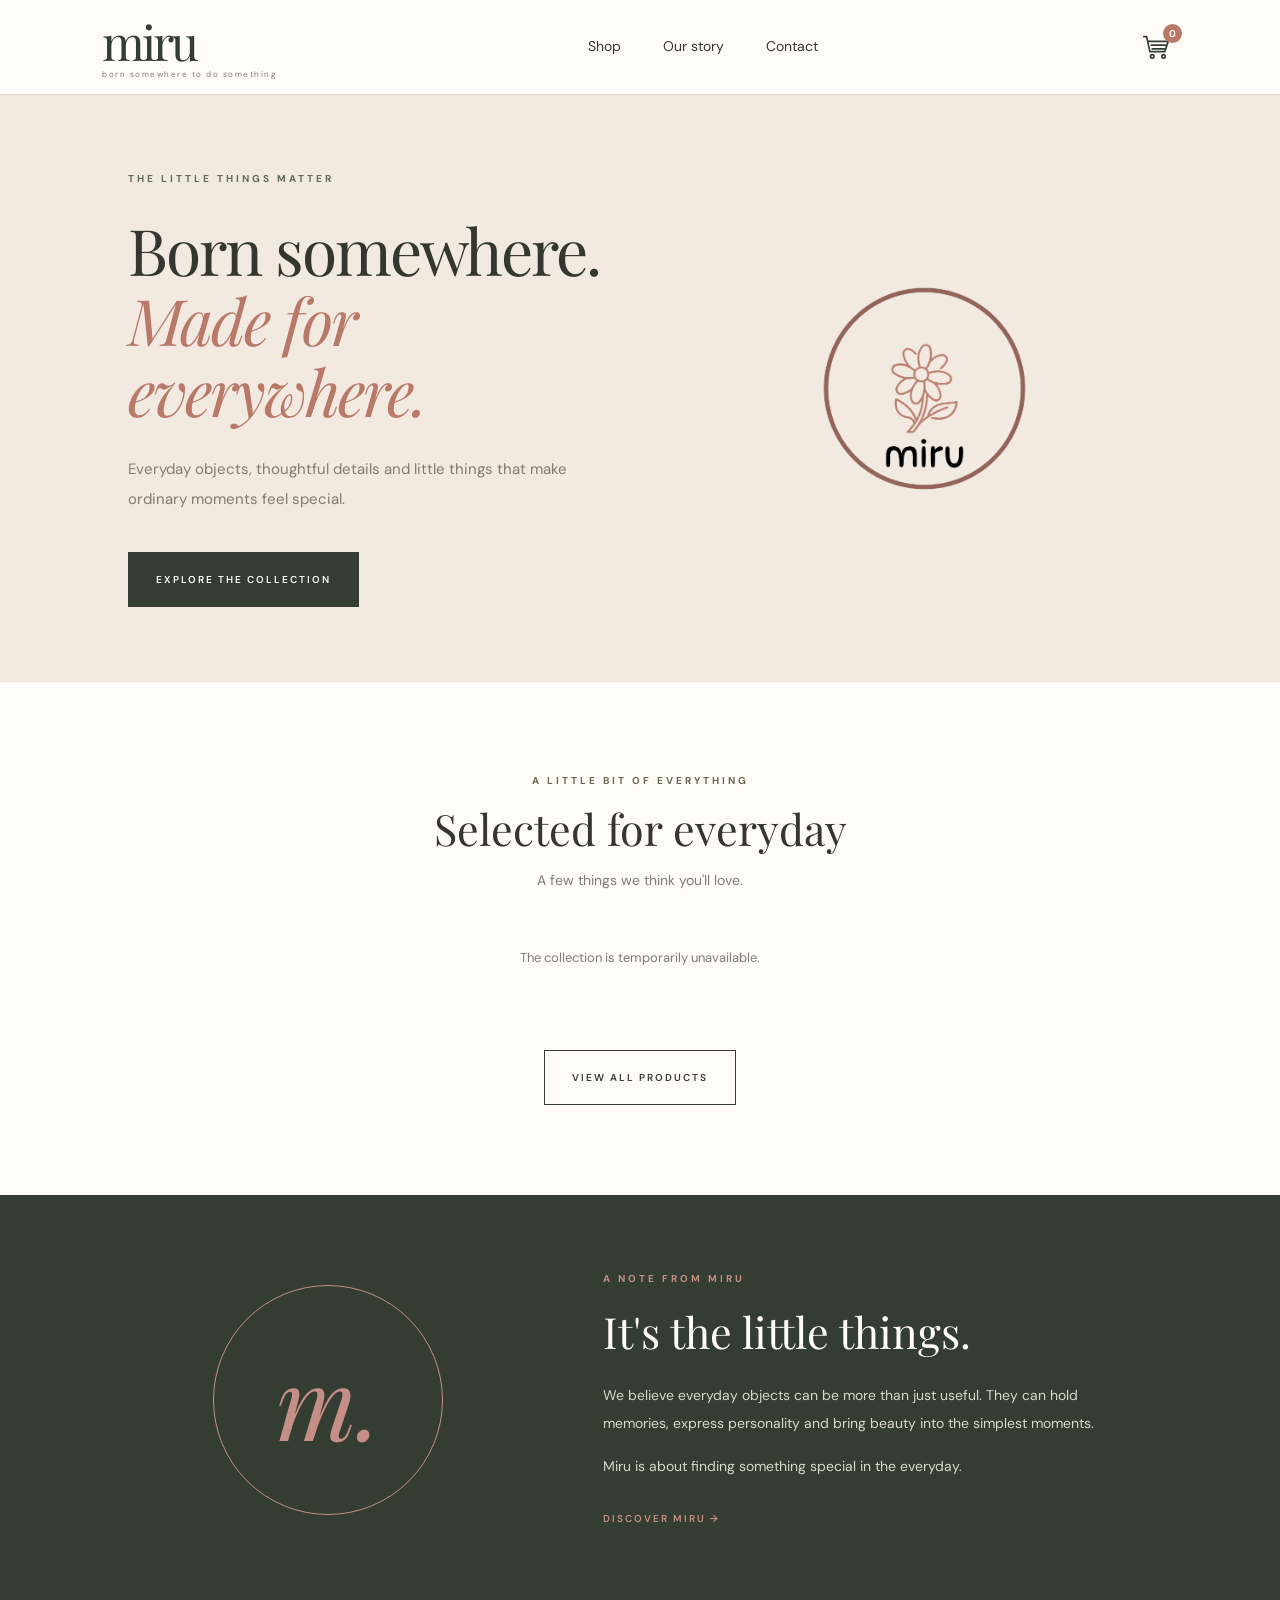
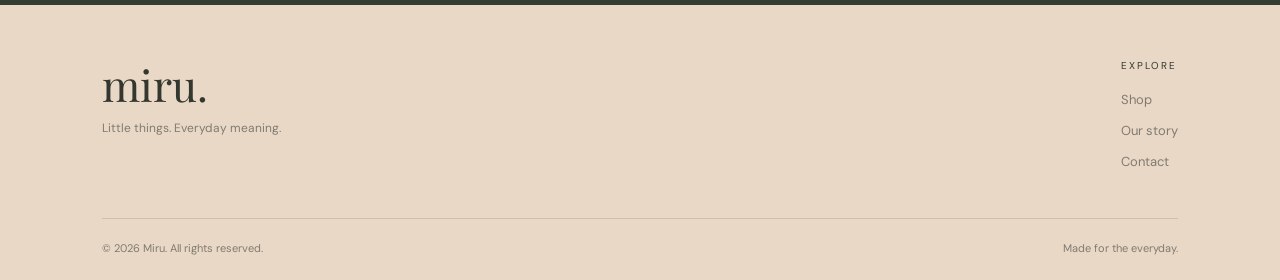
==== commit f06a8516: "Migliora la gestione del carrello: aggiungi controlli di quantità, gestisci valori nulli e aggiorna " ====
--- a/index.html
+++ b/index.html
@@ -1,17 +1,15 @@
+
 <!DOCTYPE html>
 <html lang="en">
-
 <head>
     <meta charset="UTF-8">
     <meta name="viewport" content="width=device-width, initial-scale=1.0">
 
     <title>Miru — Born Somewhere to Do Something</title>
-
     <meta name="description" content="Miru — everyday objects, thoughtful details and little things that make ordinary moments special.">
 
     <link rel="preconnect" href="https://fonts.googleapis.com">
     <link rel="preconnect" href="https://fonts.gstatic.com" crossorigin>
-
     <link href="https://fonts.googleapis.com/css2?family=DM+Sans:wght@400;500;600;700&family=Playfair+Display:ital,wght@0,400;0,500;1,400&display=swap" rel="stylesheet">
 
     <link rel="stylesheet" href="style.css">
@@ -19,7 +17,6 @@
 
 <body>
 
-    <!-- HEADER -->
     <header class="site-header">
 
         <a href="index.html" class="brand">
@@ -32,31 +29,24 @@
             <a href="#about">Our story</a>
             <a href="#contact">Contact</a>
         </nav>
-        
 
+        <a href="cart.html" class="cart-link" aria-label="Open shopping cart">
+            <svg viewBox="0 0 32 32" aria-hidden="true">
+                <path d="M3 5h3l3.5 16h15.8L29 10H8"/>
+                <path d="M11 14h15M12 18h13"/>
+                <circle cx="12" cy="26" r="1.8"/>
+                <circle cx="24" cy="26" r="1.8"/>
+            </svg>
+            <span id="cart-count" class="cart-count">0</span>
+        </a>
 
-<a href="cart.html" class="cart-link" aria-label="Apri il carrello">
-
-    <svg viewBox="0 0 24 24" aria-hidden="true">
-
-        <path d="M5 8h14l1 13H4L5 8Z"/>
-
-        <path d="M9 9V6a3 3 0 0 1 6 0v3"/>
-
-    </svg>
-
-    <span id="cart-count" class="cart-count">0</span>
-</a>
     </header>
-
 
     <main>
 
-        <!-- HERO -->
         <section class="hero">
 
             <div class="hero-content">
-
                 <p class="eyebrow">THE LITTLE THINGS MATTER</p>
 
                 <h1>
@@ -72,7 +62,6 @@
                 <a href="shop.html" class="button button-dark">
                     EXPLORE THE COLLECTION
                 </a>
-
             </div>
 
             <div class="hero-image">
@@ -81,20 +70,12 @@
 
         </section>
 
-
-        <!-- SELECTED PRODUCTS -->
         <section class="collection" id="collection">
 
             <div class="section-heading">
-
                 <p class="eyebrow">A LITTLE BIT OF EVERYTHING</p>
-
                 <h2>Selected for everyday</h2>
-
-                <p>
-                    A few things we think you'll love.
-                </p>
-
+                <p>A few things we think you'll love.</p>
             </div>
 
             <p class="home-product-status" id="home-product-status">
@@ -102,21 +83,16 @@
             </p>
 
             <div class="home-product-grid" id="home-product-grid">
-                <!-- Products are loaded automatically from Printify -->
             </div>
 
             <div class="collection-action">
-
                 <a href="shop.html" class="button button-outline">
                     VIEW ALL PRODUCTS
                 </a>
-
             </div>
 
         </section>
 
-
-        <!-- ABOUT -->
         <section class="about" id="about">
 
             <div class="about-mark">
@@ -124,7 +100,6 @@
             </div>
 
             <div class="about-content">
-
                 <p class="eyebrow">A NOTE FROM MIRU</p>
 
                 <h2>It's the little things.</h2>
@@ -142,55 +117,39 @@
                 <a href="shop.html" class="text-link">
                     DISCOVER MIRU →
                 </a>
-
             </div>
 
         </section>
 
     </main>
 
-
-    <!-- FOOTER -->
     <footer class="site-footer" id="contact">
 
         <div class="footer-main">
 
             <div class="footer-brand">
-
                 <h2>miru.</h2>
-
                 <p>Little things. Everyday meaning.</p>
-
             </div>
 
-
             <div class="footer-links">
-
                 <h3>EXPLORE</h3>
-
                 <a href="shop.html">Shop</a>
                 <a href="#about">Our story</a>
                 <a href="#contact">Contact</a>
-
             </div>
 
         </div>
 
-
         <div class="footer-bottom">
-
             <p>© 2026 Miru. All rights reserved.</p>
-
             <p>Made for the everyday.</p>
-
         </div>
 
     </footer>
 
+    <script src="cart.js" defer></script>
     <script src="home-products.js" defer></script>
 
-    <script src="cart.js" defer></script>
-<script src="home-products.js" defer></script>
-
 </body>
-</html>+</html>
--- a/style.css
+++ b/style.css
@@ -1,7 +1,3 @@
-/* ==========================================
-   MIRU — MAIN STYLESHEET
-   Homepage + shared elements
-========================================== */
 
 :root {
     --cream: #F2EAE0;
@@ -19,7 +15,6 @@
     --pale-yellow: #EEE6CC;
 }
 
-
 /* RESET */
 
 * {
@@ -49,12 +44,9 @@
     text-decoration: none;
 }
 
-
 /* TYPOGRAPHY */
 
-h1,
-h2,
-h3 {
+h1, h2, h3 {
     font-family: 'Playfair Display', Georgia, serif;
     font-weight: 400;
     line-height: 1.15;
@@ -68,10 +60,7 @@
     text-transform: uppercase;
 }
 
-
-/* ==========================================
-   HEADER
-========================================== */
+/* HEADER */
 
 .site-header {
     min-height: 95px;
@@ -79,13 +68,13 @@
     display: flex;
     align-items: center;
     justify-content: space-between;
+    gap: 20px;
     background: var(--white);
     border-bottom: 1px solid var(--line);
     position: relative;
     z-index: 10;
 }
 
-
 /* LOGO */
 
 .brand {
@@ -94,7 +83,6 @@
     justify-content: center;
     align-items: flex-start;
     flex-shrink: 0;
-    text-decoration: none;
     line-height: 1;
 }
 
@@ -107,13 +95,11 @@
 
 .brand-tagline {
     margin-top: 5px;
-    font-family: 'DM Sans', Arial, sans-serif;
     font-size: 8px;
     color: var(--muted);
     letter-spacing: 1.5px;
 }
 
-
 /* NAVIGATION */
 
 .main-nav {
@@ -124,9 +110,7 @@
 
 .main-nav a {
     color: var(--text);
-    font-family: 'DM Sans', Arial, sans-serif;
     font-size: 14px;
-    text-decoration: none;
     transition: color 0.25s ease;
 }
 
@@ -134,10 +118,59 @@
     color: var(--terracotta);
 }
 
-
-/* ==========================================
-   HERO
-========================================== */
+/* CART ICON */
+
+.cart-link {
+    position: relative;
+    width: 44px;
+    height: 44px;
+    margin-left: 5px;
+    display: flex;
+    align-items: center;
+    justify-content: center;
+    flex-shrink: 0;
+    color: var(--dark-olive);
+    transition: color 0.25s ease;
+}
+
+.cart-link:hover {
+    color: var(--terracotta);
+}
+
+.cart-link svg {
+    width: 30px;
+    height: 30px;
+    fill: none;
+    stroke: currentColor;
+    stroke-width: 1.8;
+    stroke-linecap: round;
+    stroke-linejoin: round;
+    transition: transform 0.2s ease;
+}
+
+.cart-link:hover svg {
+    transform: translateY(-3px);
+}
+
+.cart-count {
+    position: absolute;
+    top: -1px;
+    right: -4px;
+    min-width: 19px;
+    height: 19px;
+    padding: 0 4px;
+    display: flex;
+    align-items: center;
+    justify-content: center;
+    border-radius: 50%;
+    background: var(--terracotta);
+    color: white;
+    font-size: 10px;
+    font-weight: 600;
+    line-height: 1;
+}
+
+/* HERO */
 
 .hero {
     min-height: 570px;
@@ -178,7 +211,6 @@
     margin-bottom: 38px;
 }
 
-
 /* HERO IMAGE */
 
 .hero-image {
@@ -199,10 +231,7 @@
     object-position: center;
 }
 
-
-/* ==========================================
-   BUTTONS
-========================================== */
+/* BUTTONS */
 
 .button {
     min-height: 55px;
@@ -210,11 +239,9 @@
     display: inline-flex;
     align-items: center;
     justify-content: center;
-    font-family: 'DM Sans', Arial, sans-serif;
     font-size: 10px;
     font-weight: 600;
     letter-spacing: 2px;
-    text-decoration: none;
     transition: all 0.3s ease;
 }
 
@@ -227,7 +254,6 @@
 .button-dark:hover {
     background: var(--terracotta);
     border-color: var(--terracotta);
-    color: var(--white);
 }
 
 .button-outline {
@@ -241,10 +267,7 @@
     color: var(--white);
 }
 
-
-/* ==========================================
-   COLLECTION
-========================================== */
+/* COLLECTION */
 
 .collection {
     padding: 90px 8%;
@@ -271,10 +294,7 @@
     font-size: 14px;
 }
 
-
-/* ==========================================
-   HOMEPAGE PRODUCT GRID
-========================================== */
+/* HOMEPAGE PRODUCT GRID */
 
 .home-product-status {
     text-align: center;
@@ -333,7 +353,6 @@
 }
 
 .home-product-card h3 {
-    font-family: 'Playfair Display', Georgia, serif;
     color: var(--text);
     font-size: 19px;
     margin-bottom: 10px;
@@ -359,10 +378,7 @@
     margin-top: 55px;
 }
 
-
-/* ==========================================
-   ABOUT
-========================================== */
+/* ABOUT */
 
 .about {
     min-height: 390px;
@@ -424,10 +440,7 @@
     color: var(--white);
 }
 
-
-/* ==========================================
-   FOOTER
-========================================== */
+/* FOOTER */
 
 .site-footer {
     padding: 55px 8% 22px;
@@ -467,7 +480,6 @@
 .footer-links a {
     color: var(--muted);
     font-size: 13px;
-    text-decoration: none;
     transition: color 0.3s ease;
 }
 
@@ -488,13 +500,9 @@
     font-size: 11px;
 }
 
-
-/* ==========================================
-   TABLET
-========================================== */
+/* TABLET */
 
 @media (max-width: 900px) {
-
     .hero {
         gap: 35px;
         padding-left: 7%;
@@ -517,33 +525,46 @@
     }
 }
 
-
-/* ==========================================
-   MOBILE
-========================================== */
+/* MOBILE */
 
 @media (max-width: 600px) {
-
     .site-header {
         min-height: 75px;
-        padding: 10px 6%;
+        padding: 10px 5%;
+        gap: 8px;
     }
 
     .brand-name {
-        font-size: 38px;
+        font-size: 36px;
     }
 
     .brand-tagline {
         font-size: 6px;
-        letter-spacing: 1px;
+        letter-spacing: 0.8px;
     }
 
     .main-nav {
-        gap: 15px;
+        gap: 12px;
     }
 
     .main-nav a {
-        font-size: 11px;
+        font-size: 10px;
+    }
+
+    .cart-link {
+        width: 34px;
+        height: 38px;
+        margin-left: 0;
+    }
+
+    .cart-link svg {
+        width: 27px;
+        height: 27px;
+    }
+
+    .cart-count {
+        top: -2px;
+        right: -4px;
     }
 
     .hero {
@@ -628,84 +649,26 @@
     }
 }
 
-
-/* ==========================================
-   SMALL MOBILE
-========================================== */
+/* SMALL MOBILE */
 
 @media (max-width: 380px) {
-
     .brand-name {
-        font-size: 34px;
+        font-size: 32px;
     }
 
     .main-nav {
-        gap: 10px;
+        gap: 8px;
     }
 
     .main-nav a {
-        font-size: 10px;
+        font-size: 9px;
     }
 
     .hero h1 {
         font-size: 37px;
     }
-}
-
-/* MIRU CART ICON */
-
-.cart-link {
-    position: relative;
-    width: 42px;
-    height: 42px;
-    display: flex;
-    align-items: center;
-    justify-content: center;
-    flex-shrink: 0;
-    color: var(--dark-olive);
-    transition: color .25s ease;
-}
-
-.cart-link:hover {
-    color: var(--terracotta);
-}
-
-.cart-link svg {
-    width: 25px;
-    height: 25px;
-    fill: none;
-    stroke: currentColor;
-    stroke-width: 1.5;
-    stroke-linecap: round;
-    stroke-linejoin: round;
-}
-
-.cart-count {
-    position: absolute;
-    top: 0;
-    right: -3px;
-    min-width: 17px;
-    height: 17px;
-    padding: 0 4px;
-    border-radius: 50px;
-    background: var(--terracotta);
-    color: white;
-    font-size: 10px;
-    display: flex;
-    align-items: center;
-    justify-content: center;
-}
-
-@media (max-width: 600px) {
-    .site-header {
-        gap: 10px;
-    }
-
-    .main-nav {
-        gap: 12px;
-    }
 
     .cart-link {
-        width: 32px;
-    }
-}+        width: 30px;
+    }
+}
